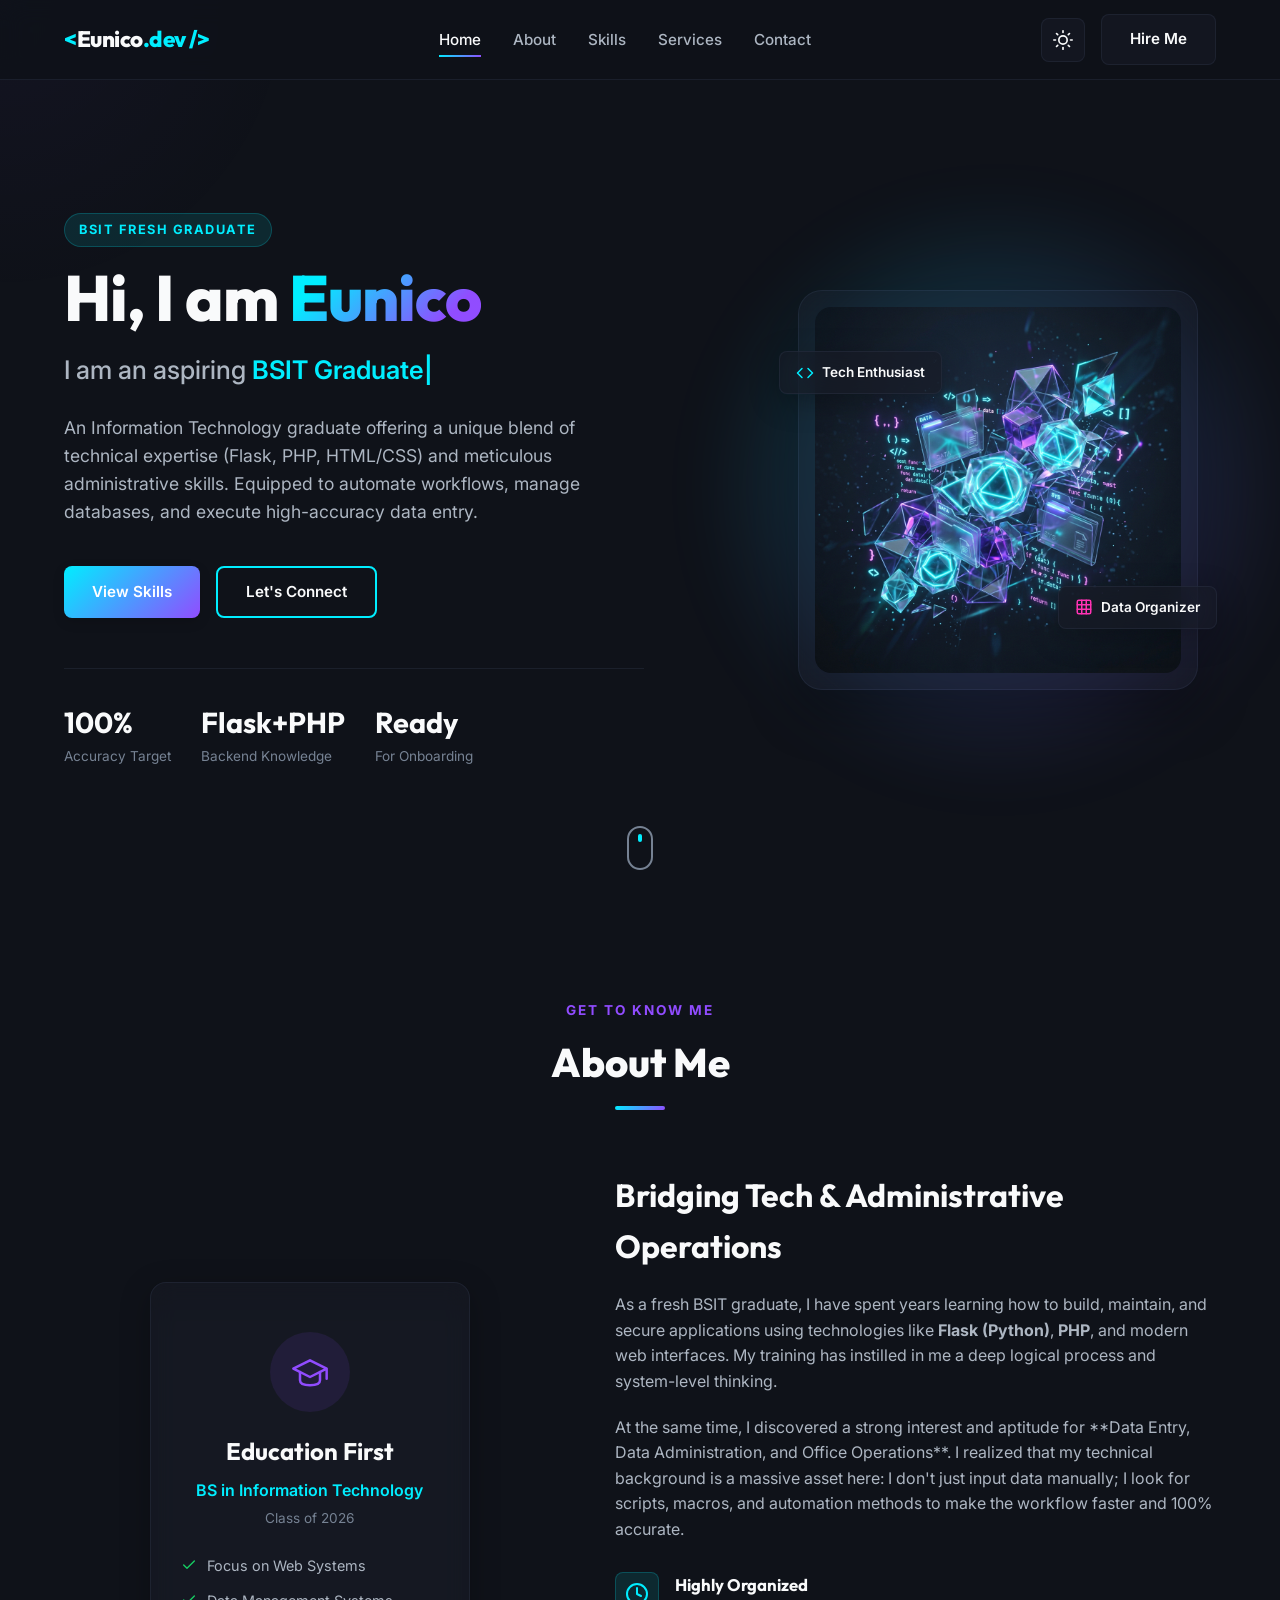
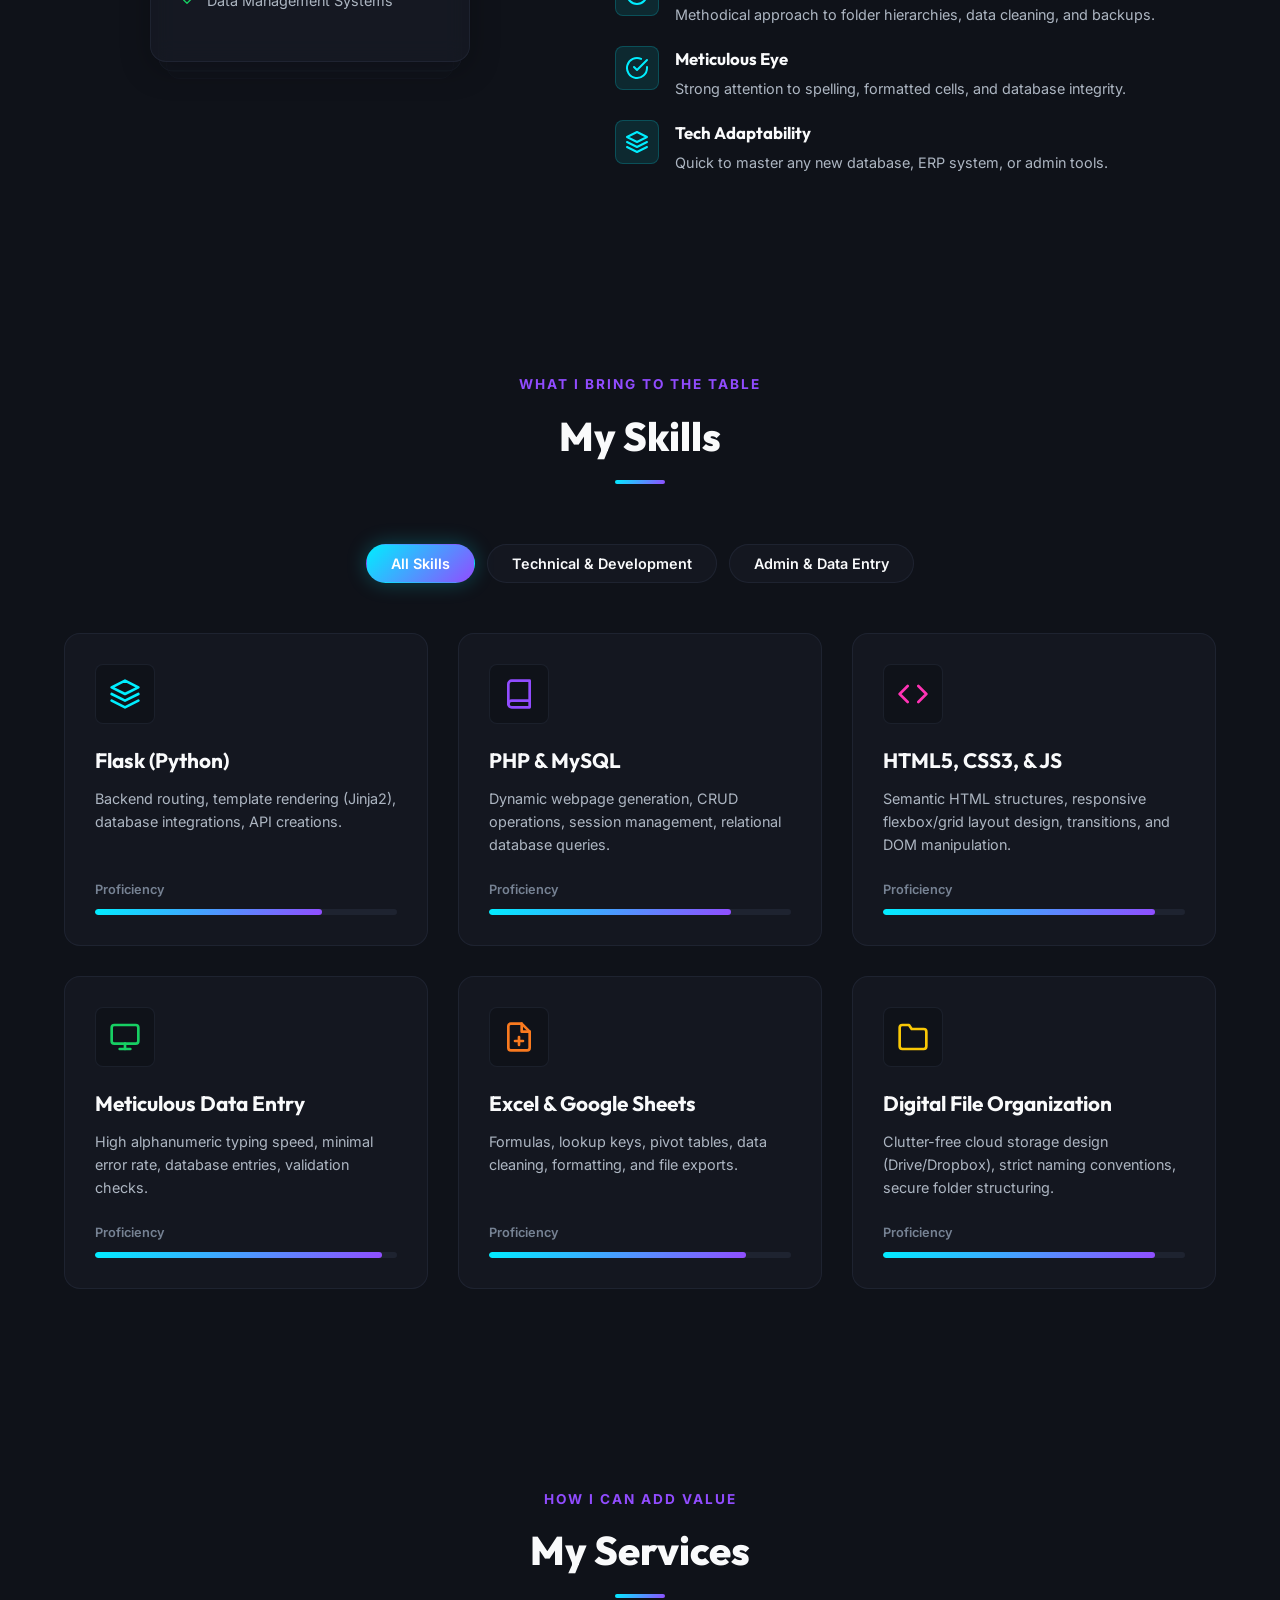
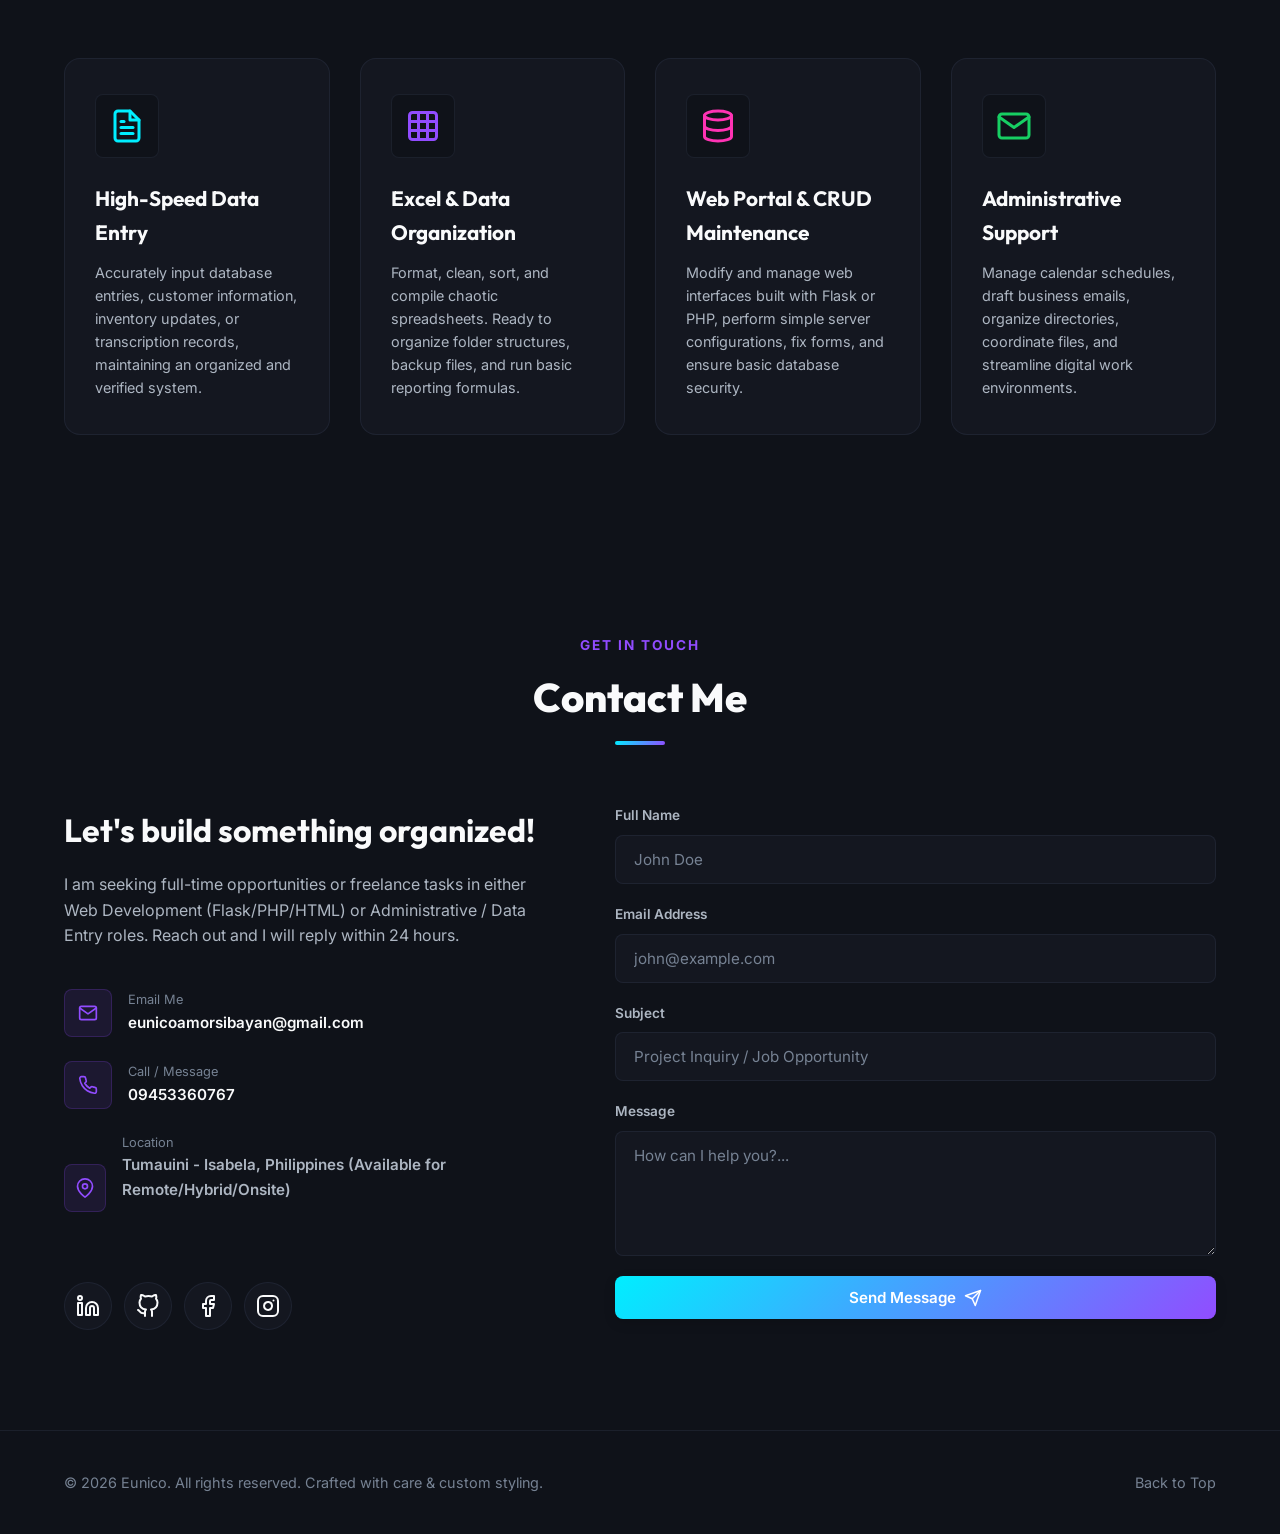
==== index.html @ 2d505211 "main" ====
<!DOCTYPE html>
<html lang="en" data-theme="dark">
<head>
    <meta charset="UTF-8">
    <meta name="viewport" content="width=device-width, initial-scale=1.0">
    <title>Eunico | BSIT Graduate & Aspiring Administrative Specialist</title>
    <meta name="description" content="Portfolio of Eunico, a BSIT graduate with skills in Flask, PHP, HTML/CSS, and specializing in data entry, database management, and administrative support services.">
    <!-- Google Fonts -->
    <link rel="preconnect" href="https://fonts.googleapis.com">
    <link rel="preconnect" href="https://fonts.gstatic.com" crossorigin>
    <link href="https://fonts.googleapis.com/css2?family=Inter:wght@300;400;500;600;700&family=Outfit:wght@400;500;600;700;800&display=swap" rel="stylesheet">
    <link rel="stylesheet" href="style.css">
</head>
<body>
    <!-- Custom Cursor Glow effect (only visible on desktop) -->
    <div class="cursor-glow" id="cursor-glow"></div>

    <!-- Header / Navbar -->
    <header class="main-header">
        <div class="container navbar-container">
            <a href="#" class="logo">
                <span class="logo-accent">&lt;</span>Eunico<span class="logo-accent">.dev /&gt;</span>
            </a>
            
            <!-- Mobile Nav Toggle -->
            <button class="nav-toggle" id="nav-toggle" aria-label="toggle navigation">
                <span class="hamburger"></span>
            </button>

            <nav class="nav-menu" id="nav-menu">
                <ul class="nav-list">
                    <li><a href="#home" class="nav-link active">Home</a></li>
                    <li><a href="#about" class="nav-link">About</a></li>
                    <li><a href="#skills" class="nav-link">Skills</a></li>
                    <!-- <li><a href="#projects" class="nav-link">Projects</a></li> -->
                    <li><a href="#services" class="nav-link">Services</a></li>
                    <li><a href="#contact" class="nav-link">Contact</a></li>
                </ul>
            </nav>

            <div class="header-actions">
                <button id="theme-toggle" class="theme-btn" aria-label="Toggle light/dark theme">
                    <!-- Sun Icon (Dark Mode active, click for Light) -->
                    <svg class="sun-icon" xmlns="http://www.w3.org/2000/svg" viewBox="0 0 24 24" fill="none" stroke="currentColor" stroke-width="2" stroke-linecap="round" stroke-linejoin="round">
                        <circle cx="12" cy="12" r="5"></circle>
                        <line x1="12" y1="1" x2="12" y2="3"></line>
                        <line x1="12" y1="21" x2="12" y2="23"></line>
                        <line x1="4.22" y1="4.22" x2="5.64" y2="5.64"></line>
                        <line x1="18.36" y1="18.36" x2="19.78" y2="19.78"></line>
                        <line x1="1" y1="12" x2="3" y2="12"></line>
                        <line x1="21" y1="12" x2="23" y2="12"></line>
                        <line x1="4.22" y1="19.78" x2="5.64" y2="18.36"></line>
                        <line x1="18.36" y1="5.64" x2="19.78" y2="4.22"></line>
                    </svg>
                    <!-- Moon Icon (Light Mode active, click for Dark) -->
                    <svg class="moon-icon" xmlns="http://www.w3.org/2000/svg" viewBox="0 0 24 24" fill="none" stroke="currentColor" stroke-width="2" stroke-linecap="round" stroke-linejoin="round">
                        <path d="M21 12.79A9 9 0 1 1 11.21 3 7 7 0 0 0 21 12.79z"></path>
                    </svg>
                </button>
                <a href="#contact" class="btn btn-secondary nav-cta-btn">Hire Me</a>
            </div>
        </div>
    </header>

    <!-- Main Content Area -->
    <main>
        <!-- Home / Hero Section -->
        <section id="home" class="hero-section">
            <div class="container hero-grid">
                <div class="hero-text-content">
                    <div class="badge">BSIT Fresh Graduate</div>
                    <h1 class="hero-title">
                        Hi, I am <span class="highlight">Eunico</span>
                    </h1>
                    <div class="typing-container">
                        I am an aspiring <span id="typing-text" class="typed-cursor"></span>
                    </div>
                    <p class="hero-description">
                        An Information Technology graduate offering a unique blend of technical expertise (Flask, PHP, HTML/CSS) and meticulous administrative skills. Equipped to automate workflows, manage databases, and execute high-accuracy data entry.
                    </p>
                    <div class="hero-cta-group">
                        <a href="#skills" class="btn btn-primary">View Skills</a>
                        <a href="#contact" class="btn btn-outline">Let's Connect</a>
                    </div>
                    <!-- Quick stats / highlights -->
                    <div class="hero-metrics">
                        <div class="metric-card">
                            <span class="metric-num">100%</span>
                            <span class="metric-label">Accuracy Target</span>
                        </div>
                        <div class="metric-card">
                            <span class="metric-num">Flask+PHP</span>
                            <span class="metric-label">Backend Knowledge</span>
                        </div>
                        <div class="metric-card">
                            <span class="metric-num">Ready</span>
                            <span class="metric-label">For Onboarding</span>
                        </div>
                    </div>
                </div>
                <div class="hero-visual-container">
                    <div class="glass-photo-card">
                        <div class="glow-bg"></div>
                        <img src="assets/hero.jpg" alt="Eunico Portfolio Abstract Tech Visual" class="hero-img">
                        <!-- Floating Glass Chips -->
                        <div class="floating-chip chip-1">
                            <svg xmlns="http://www.w3.org/2000/svg" width="18" height="18" viewBox="0 0 24 24" fill="none" stroke="currentColor" stroke-width="2" stroke-linecap="round" stroke-linejoin="round" class="accent-cyan"><polyline points="16 18 22 12 16 6"></polyline><polyline points="8 6 2 12 8 18"></polyline></svg>
                            <span>Tech Enthusiast</span>
                        </div>
                        <div class="floating-chip chip-2">
                            <svg xmlns="http://www.w3.org/2000/svg" width="18" height="18" viewBox="0 0 24 24" fill="none" stroke="currentColor" stroke-width="2" stroke-linecap="round" stroke-linejoin="round" class="accent-pink"><rect x="3" y="3" width="18" height="18" rx="2" ry="2"></rect><line x1="9" y1="3" x2="9" y2="21"></line><line x1="15" y1="3" x2="15" y2="21"></line><line x1="3" y1="9" x2="21" y2="9"></line><line x1="3" y1="15" x2="21" y2="15"></line></svg>
                            <span>Data Organizer</span>
                        </div>
                    </div>
                </div>
            </div>
            <!-- Decorative scroll indicator -->
            <div class="scroll-indicator">
                <a href="#about" aria-label="Scroll down to About section">
                    <div class="mouse">
                        <div class="wheel"></div>
                    </div>
                </a>
            </div>
        </section>

        <!-- About Me Section -->
        <section id="about" class="about-section">
            <div class="container">
                <div class="section-header">
                    <span class="subtitle">Get To Know Me</span>
                    <h2 class="section-title">About Me</h2>
                    <div class="underline"></div>
                </div>
                
                <div class="about-grid">
                    <div class="about-graphic">
                        <div class="stacked-cards">
                            <div class="card card-back"></div>
                            <div class="card card-mid"></div>
                            <div class="card card-front">
                                <div class="card-header-icon">
                                    <svg xmlns="http://www.w3.org/2000/svg" width="40" height="40" viewBox="0 0 24 24" fill="none" stroke="currentColor" stroke-width="1.5" stroke-linecap="round" stroke-linejoin="round" class="accent-purple"><path d="M22 10v6M2 10l10-5 10 5-10 5z"></path><path d="M6 12v5c0 2 2 3 6 3s6-1 6-3v-5"></path></svg>
                                </div>
                                <h3>Education First</h3>
                                <p>BS in Information Technology</p>
                                <span class="education-date">Class of 2026</span>
                                <div class="card-bullets">
                                    <div class="bullet-item">
                                        <svg xmlns="http://www.w3.org/2000/svg" width="16" height="16" viewBox="0 0 24 24" fill="none" stroke="currentColor" stroke-width="2" stroke-linecap="round" stroke-linejoin="round" class="accent-green"><polyline points="20 6 9 17 4 12"></polyline></svg>
                                        <span>Focus on Web Systems</span>
                                    </div>
                                    <div class="bullet-item">
                                        <svg xmlns="http://www.w3.org/2000/svg" width="16" height="16" viewBox="0 0 24 24" fill="none" stroke="currentColor" stroke-width="2" stroke-linecap="round" stroke-linejoin="round" class="accent-green"><polyline points="20 6 9 17 4 12"></polyline></svg>
                                        <span>Data Management Systems</span>
                                    </div>
                                </div>
                            </div>
                        </div>
                    </div>
                    <div class="about-info">
                        <h3>Bridging Tech & Administrative Operations</h3>
                        <p class="about-text">
                            As a fresh BSIT graduate, I have spent years learning how to build, maintain, and secure applications using technologies like <strong>Flask (Python)</strong>, <strong>PHP</strong>, and modern web interfaces. My training has instilled in me a deep logical process and system-level thinking.
                        </p>
                        <p class="about-text">
                            At the same time, I discovered a strong interest and aptitude for **Data Entry, Data Administration, and Office Operations**. I realized that my technical background is a massive asset here: I don't just input data manually; I look for scripts, macros, and automation methods to make the workflow faster and 100% accurate. 
                        </p>
                        
                        <div class="personal-attributes">
                            <div class="attr-box">
                                <div class="attr-icon">
                                    <svg xmlns="http://www.w3.org/2000/svg" width="24" height="24" viewBox="0 0 24 24" fill="none" stroke="currentColor" stroke-width="2" stroke-linecap="round" stroke-linejoin="round"><circle cx="12" cy="12" r="10"></circle><polyline points="12 6 12 12 16 14"></polyline></svg>
                                </div>
                                <div class="attr-text">
                                    <h4>Highly Organized</h4>
                                    <p>Methodical approach to folder hierarchies, data cleaning, and backups.</p>
                                </div>
                            </div>
                            <div class="attr-box">
                                <div class="attr-icon">
                                    <svg xmlns="http://www.w3.org/2000/svg" width="24" height="24" viewBox="0 0 24 24" fill="none" stroke="currentColor" stroke-width="2" stroke-linecap="round" stroke-linejoin="round"><path d="M22 11.08V12a10 10 0 1 1-5.93-9.14"></path><polyline points="22 4 12 14.01 9 11.01"></polyline></svg>
                                </div>
                                <div class="attr-text">
                                    <h4>Meticulous Eye</h4>
                                    <p>Strong attention to spelling, formatted cells, and database integrity.</p>
                                </div>
                            </div>
                            <div class="attr-box">
                                <div class="attr-icon">
                                    <svg xmlns="http://www.w3.org/2000/svg" width="24" height="24" viewBox="0 0 24 24" fill="none" stroke="currentColor" stroke-width="2" stroke-linecap="round" stroke-linejoin="round"><polygon points="12 2 2 7 12 12 22 7 12 2"></polygon><polyline points="2 17 12 22 22 17"></polyline><polyline points="2 12 12 17 22 12"></polyline></svg>
                                </div>
                                <div class="attr-text">
                                    <h4>Tech Adaptability</h4>
                                    <p>Quick to master any new database, ERP system, or admin tools.</p>
                                </div>
                            </div>
                        </div>
                    </div>
                </div>
            </div>
        </section>

        <!-- Skills Section -->
        <section id="skills" class="skills-section">
            <div class="container">
                <div class="section-header">
                    <span class="subtitle">What I Bring To The Table</span>
                    <h2 class="section-title">My Skills</h2>
                    <div class="underline"></div>
                </div>

                <!-- Skill Filter Toggles -->
                <div class="filter-container">
                    <button class="filter-btn active" data-filter="all">All Skills</button>
                    <button class="filter-btn" data-filter="tech">Technical & Development</button>
                    <button class="filter-btn" data-filter="admin">Admin & Data Entry</button>
                </div>

                <div class="skills-grid" id="skills-display">
                    <!-- Tech Skill: Flask -->
                    <div class="skill-card" data-category="tech">
                        <div class="skill-icon-wrapper">
                            <svg xmlns="http://www.w3.org/2000/svg" viewBox="0 0 24 24" fill="none" stroke="currentColor" stroke-width="2" stroke-linecap="round" stroke-linejoin="round" class="skill-icon accent-cyan">
                                <path d="M12 2L2 7l10 5 10-5-10-5zM2 17l10 5 10-5M2 12l10 5 10-5"></path>
                            </svg>
                        </div>
                        <h3>Flask (Python)</h3>
                        <p>Backend routing, template rendering (Jinja2), database integrations, API creations.</p>
                        <div class="skill-level">
                            <span>Proficiency</span>
                            <div class="progress-bar"><div class="progress" style="width: 75%;"></div></div>
                        </div>
                    </div>

                    <!-- Tech Skill: PHP -->
                    <div class="skill-card" data-category="tech">
                        <div class="skill-icon-wrapper">
                            <svg xmlns="http://www.w3.org/2000/svg" viewBox="0 0 24 24" fill="none" stroke="currentColor" stroke-width="2" stroke-linecap="round" stroke-linejoin="round" class="skill-icon accent-purple">
                                <path d="M4 19.5A2.5 2.5 0 0 1 6.5 17H20"></path>
                                <path d="M6.5 2H20v20H6.5A2.5 2.5 0 0 1 4 19.5v-15A2.5 2.5 0 0 1 6.5 2z"></path>
                            </svg>
                        </div>
                        <h3>PHP & MySQL</h3>
                        <p>Dynamic webpage generation, CRUD operations, session management, relational database queries.</p>
                        <div class="skill-level">
                            <span>Proficiency</span>
                            <div class="progress-bar"><div class="progress" style="width: 80%;"></div></div>
                        </div>
                    </div>

                    <!-- Tech Skill: HTML/CSS/JS -->
                    <div class="skill-card" data-category="tech">
                        <div class="skill-icon-wrapper">
                            <svg xmlns="http://www.w3.org/2000/svg" viewBox="0 0 24 24" fill="none" stroke="currentColor" stroke-width="2" stroke-linecap="round" stroke-linejoin="round" class="skill-icon accent-pink">
                                <polyline points="16 18 22 12 16 6"></polyline>
                                <polyline points="8 6 2 12 8 18"></polyline>
                            </svg>
                        </div>
                        <h3>HTML5, CSS3, & JS</h3>
                        <p>Semantic HTML structures, responsive flexbox/grid layout design, transitions, and DOM manipulation.</p>
                        <div class="skill-level">
                            <span>Proficiency</span>
                            <div class="progress-bar"><div class="progress" style="width: 90%;"></div></div>
                        </div>
                    </div>

                    <!-- Admin Skill: Data Entry -->
                    <div class="skill-card" data-category="admin">
                        <div class="skill-icon-wrapper">
                            <svg xmlns="http://www.w3.org/2000/svg" viewBox="0 0 24 24" fill="none" stroke="currentColor" stroke-width="2" stroke-linecap="round" stroke-linejoin="round" class="skill-icon accent-green">
                                <rect x="2" y="3" width="20" height="14" rx="2" ry="2"></rect>
                                <line x1="8" y1="21" x2="16" y2="21"></line>
                                <line x1="12" y1="17" x2="12" y2="21"></line>
                            </svg>
                        </div>
                        <h3>Meticulous Data Entry</h3>
                        <p>High alphanumeric typing speed, minimal error rate, database entries, validation checks.</p>
                        <div class="skill-level">
                            <span>Proficiency</span>
                            <div class="progress-bar"><div class="progress" style="width: 95%;"></div></div>
                        </div>
                    </div>

                    <!-- Admin Skill: Spreadsheet Mastery -->
                    <div class="skill-card" data-category="admin">
                        <div class="skill-icon-wrapper">
                            <svg xmlns="http://www.w3.org/2000/svg" viewBox="0 0 24 24" fill="none" stroke="currentColor" stroke-width="2" stroke-linecap="round" stroke-linejoin="round" class="skill-icon accent-orange">
                                <path d="M14 2H6a2 2 0 0 0-2 2v16a2 2 0 0 0 2 2h12a2 2 0 0 0 2-2V8z"></path>
                                <polyline points="14 2 14 8 20 8"></polyline>
                                <line x1="9" y1="15" x2="15" y2="15"></line>
                                <line x1="12" y1="12" x2="12" y2="18"></line>
                            </svg>
                        </div>
                        <h3>Excel & Google Sheets</h3>
                        <p>Formulas, lookup keys, pivot tables, data cleaning, formatting, and file exports.</p>
                        <div class="skill-level">
                            <span>Proficiency</span>
                            <div class="progress-bar"><div class="progress" style="width: 85%;"></div></div>
                        </div>
                    </div>

                    <!-- Admin Skill: Document/File Management -->
                    <div class="skill-card" data-category="admin">
                        <div class="skill-icon-wrapper">
                            <svg xmlns="http://www.w3.org/2000/svg" viewBox="0 0 24 24" fill="none" stroke="currentColor" stroke-width="2" stroke-linecap="round" stroke-linejoin="round" class="skill-icon accent-yellow">
                                <path d="M22 19a2 2 0 0 1-2 2H4a2 2 0 0 1-2-2V5a2 2 0 0 1 2-2h5l2 3h9a2 2 0 0 1 2 2z"></path>
                            </svg>
                        </div>
                        <h3>Digital File Organization</h3>
                        <p>Clutter-free cloud storage design (Drive/Dropbox), strict naming conventions, secure folder structuring.</p>
                        <div class="skill-level">
                            <span>Proficiency</span>
                            <div class="progress-bar"><div class="progress" style="width: 90%;"></div></div>
                        </div>
                    </div>
                </div>
            </div>
        </section>

        <!--
        <section id="projects" class="projects-section">
            <div class="container">
                <div class="section-header">
                    <span class="subtitle">Proof Of Concept</span>
                    <h2 class="section-title">My Projects</h2>
                    <div class="underline"></div>
                </div>

                <div class="filter-container">
                    <button class="project-filter-btn active" data-filter="all">All Projects</button>
                    <button class="project-filter-btn" data-filter="dev">Web Apps</button>
                    <button class="project-filter-btn" data-filter="admin">Data & Automation</button>
                </div>

                <div class="projects-grid">
                    [Project 1: Flask App]
                    <div class="project-card" data-category="dev">
                        <div class="project-img-wrapper">
                            <img src="assets/flask_project.jpg" alt="Flask Inventory Management System Mockup" class="project-img">
                            <div class="project-overlay">
                                <div class="project-links">
                                    <a href="#" class="project-link-icon" aria-label="Github link (Demo Only)">
                                        <svg xmlns="http://www.w3.org/2000/svg" width="20" height="20" viewBox="0 0 24 24" fill="none" stroke="currentColor" stroke-width="2" stroke-linecap="round" stroke-linejoin="round"><path d="M9 19c-5 1.5-5-2.5-7-3m14 6v-3.87a3.37 3.37 0 0 0-.94-2.61c3.14-.35 6.44-1.54 6.44-7A5.44 5.44 0 0 0 20 4.77 5.07 5.07 0 0 0 19.91 1S18.73.65 16 2.48a13.38 13.38 0 0 0-7 0C6.27.65 5.09 1 5.09 1A5.07 5.07 0 0 0 5 4.77a5.44 5.44 0 0 0-1.5 3.78c0 5.42 3.3 6.61 6.44 7A3.37 3.37 0 0 0 9 18.13V22"></path></svg>
                                    </a>
                                </div>
                            </div>
                        </div>
                        <div class="project-content">
                            <div class="project-tags">
                                <span class="tag">Flask</span>
                                <span class="tag">SQLite</span>
                                <span class="tag">Bootstrap</span>
                            </div>
                            <h3>Flask StockRoom Manager</h3>
                            <p>A web-based database system for tracking and reporting warehouse stocks. Designed to avoid redundant entries, output accurate item quantities, and export data in clean formats.</p>
                        </div>
                    </div>

                    [Project 2: PHP App]
                    <div class="project-card" data-category="dev">
                        <div class="project-img-wrapper">
                            <img src="assets/php_project.jpg" alt="PHP CRUD Employee Portal Mockup" class="project-img">
                            <div class="project-overlay">
                                <div class="project-links">
                                    <a href="#" class="project-link-icon" aria-label="Github link (Demo Only)">
                                        <svg xmlns="http://www.w3.org/2000/svg" width="20" height="20" viewBox="0 0 24 24" fill="none" stroke="currentColor" stroke-width="2" stroke-linecap="round" stroke-linejoin="round"><path d="M9 19c-5 1.5-5-2.5-7-3m14 6v-3.87a3.37 3.37 0 0 0-.94-2.61c3.14-.35 6.44-1.54 6.44-7A5.44 5.44 0 0 0 20 4.77 5.07 5.07 0 0 0 19.91 1S18.73.65 16 2.48a13.38 13.38 0 0 0-7 0C6.27.65 5.09 1 5.09 1A5.07 5.07 0 0 0 5 4.77a5.44 5.44 0 0 0-1.5 3.78c0 5.42 3.3 6.61 6.44 7A3.37 3.37 0 0 0 9 18.13V22"></path></svg>
                                    </a>
                                </div>
                            </div>
                        </div>
                        <div class="project-content">
                            <div class="project-tags">
                                <span class="tag">PHP</span>
                                <span class="tag">MySQL</span>
                                <span class="tag">CSS Grid</span>
                            </div>
                            <h3>StaffRegistry CRUD System</h3>
                            <p>An administrative employee directory. Users can search logs, filter by departments, insert new profiles, and securely update payroll variables, keeping data synchronized and clear.</p>
                        </div>
                    </div>

                    [Project 3: Data Entry Automation]
                    <div class="project-card" data-category="admin">
                        <div class="project-img-wrapper">
                            <img src="assets/admin_project.jpg" alt="Data Entry and Sheet Automation UI Mockup" class="project-img">
                            <div class="project-overlay">
                                <div class="project-links">
                                    <a href="#" class="project-link-icon" aria-label="Demo Link (Demo Only)">
                                        <svg xmlns="http://www.w3.org/2000/svg" width="20" height="20" viewBox="0 0 24 24" fill="none" stroke="currentColor" stroke-width="2" stroke-linecap="round" stroke-linejoin="round"><path d="M18 13v6a2 2 0 0 1-2 2H5a2 2 0 0 1-2-2V8a2 2 0 0 1 2-2h6"></path><polyline points="15 3 21 3 21 9"></polyline><line x1="10" y1="14" x2="21" y2="3"></line></svg>
                                    </a>
                                </div>
                            </div>
                        </div>
                        <div class="project-content">
                            <div class="project-tags">
                                <span class="tag">Python</span>
                                <span class="tag">Pandas</span>
                                <span class="tag">Excel Auto</span>
                            </div>
                            <h3>Spreadsheet Automation & Cleaner</h3>
                            <p>A personal tool created to clean chaotic data files. Auto-identifies duplicate rows, formats text fields, standardizes phone/zip formats, and merges records in seconds instead of hours.</p>
                        </div>
                    </div>
                </div>
            </div>
        </section>
        -->

        <!-- Services Section -->
        <section id="services" class="services-section">
            <div class="container">
                <div class="section-header">
                    <span class="subtitle">How I Can Add Value</span>
                    <h2 class="section-title">My Services</h2>
                    <div class="underline"></div>
                </div>

                <div class="services-grid">
                    <!-- Service 1 -->
                    <div class="service-card">
                        <div class="service-icon">
                            <svg xmlns="http://www.w3.org/2000/svg" width="36" height="36" viewBox="0 0 24 24" fill="none" stroke="currentColor" stroke-width="2" stroke-linecap="round" stroke-linejoin="round" class="accent-cyan"><path d="M14 2H6a2 2 0 0 0-2 2v16a2 2 0 0 0 2 2h12a2 2 0 0 0 2-2V8z"></path><polyline points="14 2 14 8 20 8"></polyline><line x1="16" y1="13" x2="8" y2="13"></line><line x1="16" y1="17" x2="8" y2="17"></line><polyline points="10 9 9 9 8 9"></polyline></svg>
                        </div>
                        <h3>High-Speed Data Entry</h3>
                        <p>Accurately input database entries, customer information, inventory updates, or transcription records, maintaining an organized and verified system.</p>
                    </div>

                    <!-- Service 2 -->
                    <div class="service-card">
                        <div class="service-icon">
                            <svg xmlns="http://www.w3.org/2000/svg" width="36" height="36" viewBox="0 0 24 24" fill="none" stroke="currentColor" stroke-width="2" stroke-linecap="round" stroke-linejoin="round" class="accent-purple"><rect x="3" y="3" width="18" height="18" rx="2" ry="2"></rect><line x1="9" y1="3" x2="9" y2="21"></line><line x1="15" y1="3" x2="15" y2="21"></line><line x1="3" y1="9" x2="21" y2="9"></line><line x1="3" y1="15" x2="21" y2="15"></line></svg>
                        </div>
                        <h3>Excel & Data Organization</h3>
                        <p>Format, clean, sort, and compile chaotic spreadsheets. Ready to organize folder structures, backup files, and run basic reporting formulas.</p>
                    </div>

                    <!-- Service 3 -->
                    <div class="service-card">
                        <div class="service-icon">
                            <svg xmlns="http://www.w3.org/2000/svg" width="36" height="36" viewBox="0 0 24 24" fill="none" stroke="currentColor" stroke-width="2" stroke-linecap="round" stroke-linejoin="round" class="accent-pink"><ellipse cx="12" cy="5" rx="9" ry="3"></ellipse><path d="M3 5v14c0 1.66 4 3 9 3s9-1.34 9-3V5"></path><path d="M3 12c0 1.66 4 3 9 3s9-1.34 9-3"></path></svg>
                        </div>
                        <h3>Web Portal & CRUD Maintenance</h3>
                        <p>Modify and manage web interfaces built with Flask or PHP, perform simple server configurations, fix forms, and ensure basic database security.</p>
                    </div>

                    <!-- Service 4 -->
                    <div class="service-card">
                        <div class="service-icon">
                            <svg xmlns="http://www.w3.org/2000/svg" width="36" height="36" viewBox="0 0 24 24" fill="none" stroke="currentColor" stroke-width="2" stroke-linecap="round" stroke-linejoin="round" class="accent-green"><path d="M4 4h16c1.1 0 2 .9 2 2v12c0 1.1-.9 2-2 2H4c-1.1 0-2-.9-2-2V6c0-1.1.9-2 2-2z"></path><polyline points="22,6 12,13 2,6"></polyline></svg>
                        </div>
                        <h3>Administrative Support</h3>
                        <p>Manage calendar schedules, draft business emails, organize directories, coordinate files, and streamline digital work environments.</p>
                    </div>
                </div>
            </div>
        </section>

        <!-- Contact Section -->
        <section id="contact" class="contact-section">
            <div class="container">
                <div class="section-header">
                    <span class="subtitle">Get In Touch</span>
                    <h2 class="section-title">Contact Me</h2>
                    <div class="underline"></div>
                </div>

                <div class="contact-grid">
                    <div class="contact-info-panel">
                        <h3>Let's build something organized!</h3>
                        <p>I am seeking full-time opportunities or freelance tasks in either Web Development (Flask/PHP/HTML) or Administrative / Data Entry roles. Reach out and I will reply within 24 hours.</p>
                        
                        <div class="contact-details">
                            <div class="contact-item">
                                <div class="item-icon">
                                    <svg xmlns="http://www.w3.org/2000/svg" width="20" height="20" viewBox="0 0 24 24" fill="none" stroke="currentColor" stroke-width="2" stroke-linecap="round" stroke-linejoin="round"><path d="M4 4h16c1.1 0 2 .9 2 2v12c0 1.1-.9 2-2 2H4c-1.1 0-2-.9-2-2V6c0-1.1.9-2 2-2z"></path><polyline points="22,6 12,13 2,6"></polyline></svg>
                                </div>
                                <div class="item-text">
                                    <span>Email Me</span>
                                    <a href="mailto:eunicoamorsibayan@gmail.com">eunicoamorsibayan@gmail.com</a>
                                </div>
                            </div>
                            <div class="contact-item">
                                <div class="item-icon">
                                    <svg xmlns="http://www.w3.org/2000/svg" width="20" height="20" viewBox="0 0 24 24" fill="none" stroke="currentColor" stroke-width="2" stroke-linecap="round" stroke-linejoin="round"><path d="M22 16.92v3a2 2 0 0 1-2.18 2 19.79 19.79 0 0 1-8.63-3.07 19.5 19.5 0 0 1-6-6 19.79 19.79 0 0 1-3.07-8.67A2 2 0 0 1 4.11 2h3a2 2 0 0 1 2 1.72 12.84 12.84 0 0 0 .7 2.81 2 2 0 0 1-.45 2.11L8.09 9.91a16 16 0 0 0 6 6l1.27-1.27a2 2 0 0 1 2.11-.45 12.84 12.84 0 0 0 2.81.7A2 2 0 0 1 22 16.92z"></path></svg>
                                </div>
                                <div class="item-text">
                                    <span>Call / Message</span>
                                    <a href="tel:+09453360767">09453360767</a>
                                </div>
                            </div>
                            <div class="contact-item">
                                <div class="item-icon">
                                    <svg xmlns="http://www.w3.org/2000/svg" width="20" height="20" viewBox="0 0 24 24" fill="none" stroke="currentColor" stroke-width="2" stroke-linecap="round" stroke-linejoin="round"><path d="M21 10c0 7-9 13-9 13s-9-6-9-13a9 9 0 0 1 18 0z"></path><circle cx="12" cy="10" r="3"></circle></svg>
                                </div>
                                <div class="item-text">
                                    <span>Location</span>
                                    <p>Tumauini - Isabela, Philippines (Available for Remote/Hybrid/Onsite)</p>
                                </div>
                            </div>
                        </div>

                        <!-- Social Icons -->
                        <div class="social-links">
                            <a href="https://www.linkedin.com/in/eunico-amor-sibayan-8a3625411 " aria-label="LinkedIn Profile">
                                <svg xmlns="http://www.w3.org/2000/svg" width="24" height="24" viewBox="0 0 24 24" fill="none" stroke="currentColor" stroke-width="2" stroke-linecap="round" stroke-linejoin="round"><path d="M16 8a6 6 0 0 1 6 6v7h-4v-7a2 2 0 0 0-2-2 2 2 0 0 0-2 2v7h-4v-7a6 6 0 0 1 6-6z"></path><circle cx="4" cy="4" r="2"></circle><rect x="2" y="9" width="4" height="12"></rect></svg>
                            </a>
                            <a href="https://github.com/EunicoAmor" aria-label="GitHub Profile">
                                <svg xmlns="http://www.w3.org/2000/svg" width="24" height="24" viewBox="0 0 24 24" fill="none" stroke="currentColor" stroke-width="2" stroke-linecap="round" stroke-linejoin="round"><path d="M9 19c-5 1.5-5-2.5-7-3m14 6v-3.87a3.37 3.37 0 0 0-.94-2.61c3.14-.35 6.44-1.54 6.44-7A5.44 5.44 0 0 0 20 4.77 5.07 5.07 0 0 0 19.91 1S18.73.65 16 2.48a13.38 13.38 0 0 0-7 0C6.27.65 5.09 1 5.09 1A5.07 5.07 0 0 0 5 4.77a5.44 5.44 0 0 0-1.5 3.78c0 5.42 3.3 6.61 6.44 7A3.37 3.37 0 0 0 9 18.13V22"></path></svg>
                            </a>
                            <a href="https://www.facebook.com/eunico.amor12/" aria-label="Facebook Profile">
                                <svg xmlns="http://www.w3.org/2000/svg" width="24" height="24" viewBox="0 0 24 24" fill="none" stroke="currentColor" stroke-width="2" stroke-linecap="round" stroke-linejoin="round"><path d="M18 2h-3a5 5 0 0 0-5 5v3H7v4h3v8h4v-8h3l1-4h-4V7a1 1 0 0 1 1-1h3z"></path></svg>
                            </a>
                            <a href="https://www.instagram.com/eunico_amor/" aria-label="Instagram Profile">
                                <svg xmlns="http://www.w3.org/2000/svg" width="24" height="24" viewBox="0 0 24 24" fill="none" stroke="currentColor" stroke-width="2" stroke-linecap="round" stroke-linejoin="round"><rect x="2" y="2" width="20" height="20" rx="5" ry="5"></rect><path d="M16 11.37A4 4 0 1 1 12.63 8 4 4 0 0 1 16 11.37z"></path><line x1="17.5" y1="6.5" x2="17.51" y2="6.5"></line></svg>
                            </a>
                        </div>
                    </div>

                    <div class="contact-form-panel">
                        <form id="portfolio-contact-form" class="contact-form" action="https://formsubmit.co/ajax/eunicoamorsibayan@gmail.com" method="POST">
                            <!-- FormSubmit Configurations -->
                            <input type="hidden" name="_captcha" value="false">
                            <input type="hidden" name="_template" value="table">
                            <input type="hidden" name="_next" value=""> <!-- Kept empty as script.js handles popup dynamically -->
                            <div class="form-group">
                                <label for="form-name">Full Name</label>
                                <input type="text" id="form-name" name="name" placeholder="John Doe" required>
                            </div>
                            <div class="form-group">
                                <label for="form-email">Email Address</label>
                                <input type="email" id="form-email" name="email" placeholder="john@example.com" required>
                            </div>
                            <div class="form-group">
                                <label for="form-subject">Subject</label>
                                <input type="text" id="form-subject" name="subject" placeholder="Project Inquiry / Job Opportunity" required>
                            </div>
                            <div class="form-group">
                                <label for="form-message">Message</label>
                                <textarea id="form-message" name="message" rows="5" placeholder="How can I help you?..." required></textarea>
                            </div>
                            <button type="submit" class="btn btn-primary btn-block">
                                <span>Send Message</span>
                                <svg xmlns="http://www.w3.org/2000/svg" width="18" height="18" viewBox="0 0 24 24" fill="none" stroke="currentColor" stroke-width="2" stroke-linecap="round" stroke-linejoin="round"><line x1="22" y1="2" x2="11" y2="13"></line><polygon points="22 2 15 22 11 13 2 9 22 2"></polygon></svg>
                            </button>
                        </form>
                        <!-- Form Success Popup Alert -->
                        <div id="form-feedback" class="form-feedback hidden">
                            <div class="feedback-icon">
                                <svg xmlns="http://www.w3.org/2000/svg" width="24" height="24" viewBox="0 0 24 24" fill="none" stroke="currentColor" stroke-width="2" stroke-linecap="round" stroke-linejoin="round" class="accent-green"><path d="M22 11.08V12a10 10 0 1 1-5.93-9.14"></path><polyline points="22 4 12 14.01 9 11.01"></polyline></svg>
                            </div>
                            <div class="feedback-text">
                                <h4>Message Sent Successfully!</h4>
                                <p>Thank you for reaching out. I'll get back to you shortly.</p>
                            </div>
                            <button id="feedback-close" class="feedback-close-btn" aria-label="Close message feedback">×</button>
                        </div>
                    </div>
                </div>
            </div>
        </section>
    </main>

    <!-- Footer -->
    <footer class="main-footer">
        <div class="container footer-content">
            <p>&copy; 2026 Eunico. All rights reserved. Crafted with care & custom styling.</p>
            <div class="footer-bottom-links">
                <a href="#home">Back to Top</a>
            </div>
        </div>
    </footer>

    <!-- Scripts -->
    <script src="script.js"></script>
</body>
</html>
---- style.css ----
/* ==========================================================================
   Eunico Portfolio - Premium CSS Design System
   ========================================================================== */

/* 1. Theme Configuration & Custom Variables */
:root {
    /* Color Palette - Dark Mode (Default) */
    --bg-main: hsl(225, 25%, 8%);
    --bg-header: hsla(225, 25%, 8%, 0.85);
    --bg-card: hsla(225, 25%, 12%, 0.65);
    --bg-card-hover: hsla(225, 25%, 15%, 0.85);
    --border-color: hsla(225, 20%, 25%, 0.35);
    --border-hover: hsla(184, 100%, 50%, 0.35);
    
    --text-primary: hsl(210, 20%, 98%);
    --text-secondary: hsl(215, 15%, 72%);
    --text-muted: hsl(215, 12%, 52%);
    
    /* Brand Colors & Gradients */
    --primary: hsl(184, 100%, 50%);         /* Neon Cyan */
    --secondary: hsl(263, 100%, 65%);       /* Bright Purple */
    --accent: hsl(322, 100%, 60%);          /* Magenta / Pink */
    
    --grad-primary: linear-gradient(135deg, var(--primary) 0%, var(--secondary) 100%);
    --grad-text: linear-gradient(135deg, var(--primary) 20%, var(--secondary) 80%);
    --grad-glow: radial-gradient(circle, hsla(184, 100%, 50%, 0.15) 0%, transparent 60%);
    
    /* Functional Tokens */
    --shadow-sm: 0 4px 12px rgba(0, 0, 0, 0.15);
    --shadow-md: 0 8px 30px rgba(0, 0, 0, 0.25);
    --shadow-lg: 0 20px 50px rgba(0, 0, 0, 0.4);
    --shadow-glow: 0 0 20px hsla(184, 100%, 50%, 0.25);
    --glass-blur: blur(12px);
    
    /* Layout */
    --nav-height: 80px;
    --border-radius-sm: 8px;
    --border-radius-md: 16px;
    --border-radius-lg: 24px;
    
    /* Fonts */
    --font-heading: 'Outfit', sans-serif;
    --font-body: 'Inter', sans-serif;
    
    /* Transition */
    --transition-fast: 0.2s cubic-bezier(0.4, 0, 0.2, 1);
    --transition-smooth: 0.4s cubic-bezier(0.4, 0, 0.2, 1);
    --transition-bounce: 0.5s cubic-bezier(0.175, 0.885, 0.32, 1.275);
}

/* Light Theme Variables */
[data-theme="light"] {
    --bg-main: hsl(210, 30%, 96%);
    --bg-header: hsla(210, 30%, 96%, 0.85);
    --bg-card: hsla(0, 0%, 100%, 0.7);
    --bg-card-hover: hsla(0, 0%, 100%, 0.9);
    --border-color: hsla(210, 20%, 80%, 0.4);
    --border-hover: hsla(263, 100%, 65%, 0.4);
    
    --text-primary: hsl(225, 25%, 12%);
    --text-secondary: hsl(225, 15%, 35%);
    --text-muted: hsl(225, 10%, 55%);
    
    /* Accent overrides for light readability if needed */
    --primary: hsl(195, 100%, 42%);         /* Deepened Cyan */
    --secondary: hsl(263, 85%, 55%);        /* Deepened Purple */
    
    --grad-primary: linear-gradient(135deg, var(--primary) 0%, var(--secondary) 100%);
    --grad-text: linear-gradient(135deg, var(--primary) 20%, var(--secondary) 80%);
    --grad-glow: radial-gradient(circle, hsla(263, 100%, 65%, 0.08) 0%, transparent 60%);
    
    --shadow-sm: 0 4px 12px rgba(100, 110, 140, 0.08);
    --shadow-md: 0 8px 30px rgba(100, 110, 140, 0.12);
    --shadow-lg: 0 20px 50px rgba(100, 110, 140, 0.18);
    --shadow-glow: 0 0 20px hsla(263, 100%, 65%, 0.15);
}

/* 2. Global Reset & Base Setup */
*, *::before, *::after {
    box-sizing: border-box;
    margin: 0;
    padding: 0;
}

html {
    scroll-behavior: smooth;
    scroll-padding-top: var(--nav-height);
}

body {
    background-color: var(--bg-main);
    color: var(--text-primary);
    font-family: var(--font-body);
    line-height: 1.6;
    overflow-x: hidden;
    transition: background-color var(--transition-smooth), color var(--transition-smooth);
}

/* Custom Scrollbar */
::-webkit-scrollbar {
    width: 10px;
}
::-webkit-scrollbar-track {
    background: var(--bg-main);
}
::-webkit-scrollbar-thumb {
    background: var(--border-color);
    border-radius: 5px;
}
::-webkit-scrollbar-thumb:hover {
    background: var(--text-muted);
}

img {
    max-width: 100%;
    height: auto;
    display: block;
}

a {
    color: inherit;
    text-decoration: none;
    transition: color var(--transition-fast);
}

button, input, textarea {
    font-family: inherit;
    color: inherit;
    background: none;
    border: none;
    outline: none;
}

ul {
    list-style: none;
}

/* 3. Common Utility Classes */
.container {
    width: 100%;
    max-width: 1200px;
    margin: 0 auto;
    padding: 0 24px;
}

/* Buttons */
.btn {
    display: inline-flex;
    align-items: center;
    justify-content: center;
    gap: 8px;
    padding: 12px 28px;
    font-size: 0.95rem;
    font-weight: 600;
    border-radius: var(--border-radius-sm);
    cursor: pointer;
    transition: transform var(--transition-fast), box-shadow var(--transition-fast), background var(--transition-fast), border-color var(--transition-fast);
}

.btn:active {
    transform: scale(0.97);
}

.btn-primary {
    background: var(--grad-primary);
    color: white;
    box-shadow: var(--shadow-sm);
}

.btn-primary:hover {
    box-shadow: var(--shadow-glow);
}

.btn-secondary {
    background: var(--bg-card);
    border: 1px solid var(--border-color);
    color: var(--text-primary);
}

.btn-secondary:hover {
    background: var(--bg-card-hover);
    border-color: var(--primary);
}

.btn-outline {
    border: 2px solid var(--primary);
    color: var(--text-primary);
}

.btn-outline:hover {
    background: hsla(184, 100%, 50%, 0.1);
    box-shadow: var(--shadow-glow);
}

.btn-block {
    display: flex;
    width: 100%;
}

/* Badge & Headers */
.badge {
    display: inline-block;
    padding: 6px 14px;
    font-size: 0.8rem;
    font-weight: 700;
    text-transform: uppercase;
    letter-spacing: 1.5px;
    color: var(--primary);
    background: hsla(184, 100%, 50%, 0.1);
    border: 1px solid hsla(184, 100%, 50%, 0.2);
    border-radius: 50px;
    margin-bottom: 16px;
    width: fit-content;
}

.section-header {
    text-align: center;
    margin-bottom: 60px;
}

.section-header .subtitle {
    font-size: 0.85rem;
    font-weight: 700;
    letter-spacing: 2px;
    text-transform: uppercase;
    color: var(--secondary);
    display: block;
    margin-bottom: 8px;
}

.section-header .section-title {
    font-family: var(--font-heading);
    font-size: 2.5rem;
    font-weight: 800;
    color: var(--text-primary);
}

.section-header .underline {
    width: 50px;
    height: 4px;
    background: var(--grad-primary);
    margin: 12px auto 0;
    border-radius: 2px;
}

/* SVG Accent Colors */
.accent-cyan { stroke: var(--primary); }
.accent-purple { stroke: var(--secondary); }
.accent-pink { stroke: var(--accent); }
.accent-green { stroke: hsl(145, 80%, 45%); }
.accent-orange { stroke: hsl(25, 95%, 55%); }
.accent-yellow { stroke: hsl(48, 95%, 50%); }

/* 4. Cursor Glow (Desktop interaction) */
.cursor-glow {
    position: fixed;
    top: 0;
    left: 0;
    width: 600px;
    height: 600px;
    background: radial-gradient(circle, hsla(263, 100%, 65%, 0.04) 0%, transparent 70%);
    border-radius: 50%;
    pointer-events: none;
    transform: translate(-50%, -50%);
    z-index: 1;
    display: none; /* Enabled via JS on mouse move */
}

/* 5. Header & Navigation */
.main-header {
    position: fixed;
    top: 0;
    left: 0;
    width: 100%;
    height: var(--nav-height);
    background-color: var(--bg-header);
    backdrop-filter: var(--glass-blur);
    border-bottom: 1px solid var(--border-color);
    z-index: 100;
    display: flex;
    align-items: center;
    transition: background-color var(--transition-smooth), border-color var(--transition-smooth);
}

.navbar-container {
    display: flex;
    align-items: center;
    justify-content: space-between;
}

.logo {
    font-family: var(--font-heading);
    font-size: 1.4rem;
    font-weight: 800;
    color: var(--text-primary);
    letter-spacing: -0.5px;
}

.logo-accent {
    color: var(--primary);
    transition: color var(--transition-smooth);
}

.nav-menu {
    display: flex;
    align-items: center;
}

.nav-list {
    display: flex;
    gap: 32px;
}

.nav-link {
    font-size: 0.95rem;
    font-weight: 500;
    color: var(--text-secondary);
    position: relative;
    padding: 8px 0;
}

.nav-link:hover, .nav-link.active {
    color: var(--text-primary);
}

.nav-link::after {
    content: '';
    position: absolute;
    bottom: 0;
    left: 0;
    width: 0;
    height: 2px;
    background: var(--grad-primary);
    transition: width var(--transition-fast);
}

.nav-link:hover::after, .nav-link.active::after {
    width: 100%;
}

.header-actions {
    display: flex;
    align-items: center;
    gap: 16px;
}

.theme-btn {
    width: 44px;
    height: 44px;
    border-radius: var(--border-radius-sm);
    border: 1px solid var(--border-color);
    background: var(--bg-card);
    display: grid;
    place-items: center;
    cursor: pointer;
    transition: border-color var(--transition-fast), background var(--transition-fast);
}

.theme-btn:hover {
    border-color: var(--primary);
    background: var(--bg-card-hover);
}

.theme-btn svg {
    width: 20px;
    height: 20px;
    transition: transform var(--transition-smooth);
}

/* Light / Dark Mode Toggle Icon visibility */
[data-theme="dark"] .sun-icon { display: block; }
[data-theme="dark"] .moon-icon { display: none; }
[data-theme="light"] .sun-icon { display: none; }
[data-theme="light"] .moon-icon { display: block; }

.nav-toggle {
    display: none;
}

/* 6. Home / Hero Section */
.hero-section {
    padding: 180px 0 100px;
    position: relative;
    min-height: 100vh;
    display: flex;
    align-items: center;
}

.hero-grid {
    display: grid;
    grid-template-columns: 1.2fr 0.8fr;
    gap: 60px;
    align-items: center;
}

.hero-title {
    font-family: var(--font-heading);
    font-size: 4rem;
    font-weight: 800;
    line-height: 1.1;
    margin-bottom: 16px;
    letter-spacing: -1px;
}

.highlight {
    background: var(--grad-text);
    -webkit-background-clip: text;
    -webkit-text-fill-color: transparent;
}

.typing-container {
    font-size: 1.6rem;
    font-weight: 500;
    color: var(--text-secondary);
    margin-bottom: 24px;
    height: 40px; /* Prevent layout shift */
}

#typing-text {
    color: var(--primary);
    font-weight: 600;
}

.typed-cursor::after {
    content: '|';
    animation: blink 0.7s infinite;
}

@keyframes blink {
    50% { opacity: 0; }
}

.hero-description {
    font-size: 1.1rem;
    color: var(--text-secondary);
    margin-bottom: 40px;
    max-width: 580px;
}

.hero-cta-group {
    display: flex;
    gap: 16px;
    margin-bottom: 50px;
}

.hero-metrics {
    display: flex;
    gap: 30px;
    border-top: 1px solid var(--border-color);
    padding-top: 30px;
    max-width: 580px;
}

.metric-card {
    display: flex;
    flex-direction: column;
}

.metric-num {
    font-family: var(--font-heading);
    font-size: 1.8rem;
    font-weight: 700;
    color: var(--text-primary);
}

.metric-label {
    font-size: 0.85rem;
    color: var(--text-muted);
}

/* Glass card mockup holding generated background */
.hero-visual-container {
    display: flex;
    justify-content: center;
    position: relative;
}

.glass-photo-card {
    position: relative;
    width: 100%;
    max-width: 400px;
    aspect-ratio: 1/1;
    border-radius: var(--border-radius-lg);
    border: 1px solid var(--border-color);
    background: var(--bg-card);
    backdrop-filter: var(--glass-blur);
    padding: 16px;
    box-shadow: var(--shadow-lg);
    display: flex;
    align-items: center;
    justify-content: center;
}

.glow-bg {
    position: absolute;
    top: -10%;
    left: -10%;
    width: 120%;
    height: 120%;
    background: var(--grad-primary);
    filter: blur(50px);
    opacity: 0.15;
    z-index: -1;
    pointer-events: none;
    border-radius: 50%;
}

.hero-img {
    width: 100%;
    height: 100%;
    object-fit: cover;
    border-radius: var(--border-radius-md);
}

/* Floating Interactive Chips */
.floating-chip {
    position: absolute;
    padding: 10px 16px;
    background: var(--bg-card);
    backdrop-filter: var(--glass-blur);
    border: 1px solid var(--border-color);
    border-radius: var(--border-radius-sm);
    display: flex;
    align-items: center;
    gap: 8px;
    font-size: 0.85rem;
    font-weight: 600;
    box-shadow: var(--shadow-md);
    transition: transform var(--transition-fast);
}

.floating-chip:hover {
    transform: translateY(-5px);
    border-color: var(--primary);
}

.chip-1 {
    top: 15%;
    left: -20px;
    animation: floaty 6s ease-in-out infinite;
}

.chip-2 {
    bottom: 15%;
    right: -20px;
    animation: floaty 6s ease-in-out infinite 3s;
}

@keyframes floaty {
    0%, 100% { transform: translateY(0); }
    50% { transform: translateY(-10px); }
}

.scroll-indicator {
    position: absolute;
    bottom: 30px;
    left: 50%;
    transform: translateX(-50%);
}

.mouse {
    width: 26px;
    height: 44px;
    border: 2px solid var(--text-muted);
    border-radius: 20px;
    display: flex;
    justify-content: center;
    padding-top: 6px;
    cursor: pointer;
}

.wheel {
    width: 4px;
    height: 8px;
    background-color: var(--primary);
    border-radius: 2px;
    animation: scroll-wheel 1.5s infinite;
}

@keyframes scroll-wheel {
    0% { transform: translateY(0); opacity: 1; }
    100% { transform: translateY(12px); opacity: 0; }
}

/* 7. About Section */
.about-section {
    padding: 100px 0;
    background: radial-gradient(ellipse at bottom, var(--grad-glow) 0%, transparent 60%);
}

.about-grid {
    display: grid;
    grid-template-columns: 0.9fr 1.1fr;
    gap: 60px;
    align-items: center;
}

.about-graphic {
    display: flex;
    justify-content: center;
}

.stacked-cards {
    position: relative;
    width: 320px;
    height: 380px;
}

.stacked-cards .card {
    position: absolute;
    width: 100%;
    height: 100%;
    border-radius: var(--border-radius-md);
    transition: transform var(--transition-smooth), opacity var(--transition-smooth);
}

.card-back {
    background: var(--bg-card);
    border: 1px solid var(--border-color);
    opacity: 0.3;
    transform: scale(0.9) translateY(40px);
    z-index: 1;
}

.card-mid {
    background: var(--bg-card);
    border: 1px solid var(--border-color);
    opacity: 0.6;
    transform: scale(0.95) translateY(20px);
    z-index: 2;
}

.card-front {
    background: var(--bg-card);
    backdrop-filter: var(--glass-blur);
    border: 1px solid var(--border-color);
    padding: 30px;
    z-index: 3;
    box-shadow: var(--shadow-md);
    display: flex;
    flex-direction: column;
    align-items: center;
    justify-content: center;
    text-align: center;
}

.stacked-cards:hover .card-back {
    transform: scale(0.93) translateY(55px) translateX(-20px) rotate(-3deg);
}

.stacked-cards:hover .card-mid {
    transform: scale(0.98) translateY(30px) translateX(20px) rotate(3deg);
}

.stacked-cards:hover .card-front {
    transform: translateY(-10px);
    border-color: var(--primary);
    box-shadow: var(--shadow-lg);
}

.card-header-icon {
    width: 80px;
    height: 80px;
    border-radius: 50%;
    background: hsla(263, 100%, 65%, 0.1);
    display: grid;
    place-items: center;
    margin-bottom: 20px;
}

.card-front h3 {
    font-family: var(--font-heading);
    font-size: 1.5rem;
    margin-bottom: 8px;
}

.card-front p {
    color: var(--primary);
    font-weight: 600;
    margin-bottom: 4px;
}

.education-date {
    font-size: 0.85rem;
    color: var(--text-muted);
    margin-bottom: 24px;
}

.card-bullets {
    width: 100%;
    display: flex;
    flex-direction: column;
    gap: 12px;
    text-align: left;
}

.bullet-item {
    display: flex;
    align-items: center;
    gap: 10px;
    font-size: 0.9rem;
    color: var(--text-secondary);
}

.about-info h3 {
    font-family: var(--font-heading);
    font-size: 2rem;
    font-weight: 700;
    margin-bottom: 20px;
}

.about-text {
    color: var(--text-secondary);
    margin-bottom: 20px;
}

.personal-attributes {
    display: flex;
    flex-direction: column;
    gap: 20px;
    margin-top: 30px;
}

.attr-box {
    display: flex;
    gap: 16px;
    align-items: flex-start;
}

.attr-icon {
    width: 44px;
    height: 44px;
    border-radius: var(--border-radius-sm);
    background: hsla(184, 100%, 50%, 0.1);
    border: 1px solid hsla(184, 100%, 50%, 0.2);
    display: grid;
    place-items: center;
    flex-shrink: 0;
    color: var(--primary);
}

.attr-text h4 {
    font-size: 1.05rem;
    margin-bottom: 4px;
    font-family: var(--font-heading);
}

.attr-text p {
    font-size: 0.9rem;
    color: var(--text-secondary);
}

/* 8. Skills Section */
.skills-section {
    padding: 100px 0;
}

.filter-container {
    display: flex;
    justify-content: center;
    gap: 12px;
    margin-bottom: 50px;
    flex-wrap: wrap;
}

.filter-btn, .project-filter-btn {
    padding: 10px 24px;
    font-size: 0.9rem;
    font-weight: 600;
    border-radius: 50px;
    border: 1px solid var(--border-color);
    background: var(--bg-card);
    cursor: pointer;
    transition: all var(--transition-fast);
}

.filter-btn:hover, .project-filter-btn:hover {
    border-color: var(--primary);
    color: var(--text-primary);
}

.filter-btn.active, .project-filter-btn.active {
    background: var(--grad-primary);
    color: white;
    border-color: transparent;
    box-shadow: var(--shadow-glow);
}

.skills-grid {
    display: grid;
    grid-template-columns: repeat(auto-fill, minmax(320px, 1fr));
    gap: 30px;
}

.skill-card {
    background: var(--bg-card);
    border: 1px solid var(--border-color);
    border-radius: var(--border-radius-md);
    padding: 30px;
    display: flex;
    flex-direction: column;
    transition: transform var(--transition-smooth), border-color var(--transition-smooth), box-shadow var(--transition-smooth);
}

.skill-card:hover {
    transform: translateY(-5px);
    border-color: var(--primary);
    box-shadow: var(--shadow-md);
}

/* Skill filtering transitions */
.skill-card.hidden, .project-card.hidden {
    display: none;
}

.skill-icon-wrapper {
    width: 60px;
    height: 60px;
    border-radius: var(--border-radius-sm);
    background: var(--bg-main);
    border: 1px solid var(--border-color);
    display: grid;
    place-items: center;
    margin-bottom: 20px;
}

.skill-icon {
    width: 32px;
    height: 32px;
}

.skill-card h3 {
    font-family: var(--font-heading);
    font-size: 1.3rem;
    margin-bottom: 10px;
}

.skill-card p {
    font-size: 0.9rem;
    color: var(--text-secondary);
    margin-bottom: 24px;
    flex-grow: 1;
}

.skill-level {
    display: flex;
    flex-direction: column;
    gap: 8px;
}

.skill-level span {
    font-size: 0.8rem;
    font-weight: 600;
    color: var(--text-muted);
}

.progress-bar {
    width: 100%;
    height: 6px;
    background: var(--border-color);
    border-radius: 3px;
    overflow: hidden;
}

.progress {
    height: 100%;
    background: var(--grad-primary);
    border-radius: 3px;
    width: 0; /* Animated dynamically or via CSS widths */
}

/* 9. Projects Section */
.projects-section {
    padding: 100px 0;
    background: radial-gradient(ellipse at top, var(--grad-glow) 0%, transparent 60%);
}

.projects-grid {
    display: grid;
    grid-template-columns: repeat(auto-fill, minmax(340px, 1fr));
    gap: 30px;
}

.project-card {
    background: var(--bg-card);
    border: 1px solid var(--border-color);
    border-radius: var(--border-radius-md);
    overflow: hidden;
    display: flex;
    flex-direction: column;
    transition: transform var(--transition-smooth), border-color var(--transition-smooth), box-shadow var(--transition-smooth);
}

.project-card:hover {
    transform: translateY(-8px);
    border-color: var(--primary);
    box-shadow: var(--shadow-lg);
}

.project-img-wrapper {
    position: relative;
    width: 100%;
    aspect-ratio: 4/3;
    overflow: hidden;
    background-color: var(--bg-main);
}

.project-img {
    width: 100%;
    height: 100%;
    object-fit: cover;
    transition: transform var(--transition-smooth);
}

.project-card:hover .project-img {
    transform: scale(1.05);
}

.project-overlay {
    position: absolute;
    top: 0;
    left: 0;
    width: 100%;
    height: 100%;
    background: rgba(0, 0, 0, 0.4);
    backdrop-filter: blur(4px);
    display: grid;
    place-items: center;
    opacity: 0;
    transition: opacity var(--transition-fast);
}

.project-card:hover .project-overlay {
    opacity: 1;
}

.project-link-icon {
    width: 50px;
    height: 50px;
    border-radius: 50%;
    background: var(--primary);
    color: white;
    display: grid;
    place-items: center;
    box-shadow: var(--shadow-md);
    transition: transform var(--transition-fast);
}

.project-link-icon:hover {
    transform: scale(1.1);
    box-shadow: var(--shadow-glow);
}

.project-content {
    padding: 24px;
    display: flex;
    flex-direction: column;
    flex-grow: 1;
}

.project-tags {
    display: flex;
    gap: 8px;
    margin-bottom: 12px;
}

.tag {
    font-size: 0.75rem;
    font-weight: 600;
    padding: 4px 10px;
    background: hsla(263, 100%, 65%, 0.1);
    border: 1px solid hsla(263, 100%, 65%, 0.2);
    color: var(--secondary);
    border-radius: 50px;
}

.project-content h3 {
    font-family: var(--font-heading);
    font-size: 1.4rem;
    margin-bottom: 10px;
}

.project-content p {
    font-size: 0.9rem;
    color: var(--text-secondary);
    line-height: 1.5;
}

/* 10. Services Section */
.services-section {
    padding: 100px 0;
}

.services-grid {
    display: grid;
    grid-template-columns: repeat(auto-fit, minmax(260px, 1fr));
    gap: 30px;
}

.service-card {
    background: var(--bg-card);
    border: 1px solid var(--border-color);
    border-radius: var(--border-radius-md);
    padding: 35px 30px;
    transition: transform var(--transition-smooth), border-color var(--transition-smooth), box-shadow var(--transition-smooth);
}

.service-card:hover {
    transform: translateY(-6px);
    border-color: var(--primary);
    box-shadow: var(--shadow-md);
}

.service-icon {
    width: 64px;
    height: 64px;
    border-radius: var(--border-radius-sm);
    background: var(--bg-main);
    border: 1px solid var(--border-color);
    display: grid;
    place-items: center;
    margin-bottom: 24px;
}

.service-card h3 {
    font-family: var(--font-heading);
    font-size: 1.3rem;
    margin-bottom: 12px;
}

.service-card p {
    font-size: 0.9rem;
    color: var(--text-secondary);
}

/* 11. Contact Section */
.contact-section {
    padding: 100px 0;
    border-bottom: 1px solid var(--border-color);
}

.contact-grid {
    display: grid;
    grid-template-columns: 0.9fr 1.1fr;
    gap: 60px;
}

.contact-info-panel h3 {
    font-family: var(--font-heading);
    font-size: 2rem;
    margin-bottom: 16px;
}

.contact-info-panel p {
    color: var(--text-secondary);
    margin-bottom: 40px;
}

.contact-details {
    display: flex;
    flex-direction: column;
    gap: 24px;
    margin-bottom: 40px;
}

.contact-item {
    display: flex;
    gap: 16px;
    align-items: center;
}

.item-icon {
    width: 48px;
    height: 48px;
    border-radius: var(--border-radius-sm);
    background: hsla(263, 100%, 65%, 0.1);
    border: 1px solid hsla(263, 100%, 65%, 0.2);
    display: grid;
    place-items: center;
    color: var(--secondary);
}

.item-text span {
    font-size: 0.8rem;
    color: var(--text-muted);
    display: block;
}

.item-text a, .item-text p {
    font-size: 0.95rem;
    font-weight: 600;
}

.social-links {
    display: flex;
    gap: 12px;
}

.social-links a {
    width: 48px;
    height: 48px;
    border-radius: 50%;
    border: 1px solid var(--border-color);
    background: var(--bg-card);
    display: grid;
    place-items: center;
    transition: transform var(--transition-fast), border-color var(--transition-fast);
}

.social-links a:hover {
    transform: translateY(-3px);
    border-color: var(--primary);
    color: var(--primary);
}

/* Contact Form */
.contact-form-panel {
    position: relative;
}

.contact-form {
    display: flex;
    flex-direction: column;
    gap: 20px;
}

.form-group {
    display: flex;
    flex-direction: column;
    gap: 8px;
}

.form-group label {
    font-size: 0.85rem;
    font-weight: 600;
    color: var(--text-secondary);
}

.form-group input, .form-group textarea {
    padding: 14px 18px;
    font-size: 0.95rem;
    border-radius: var(--border-radius-sm);
    border: 1px solid var(--border-color);
    background: var(--bg-card);
    transition: border-color var(--transition-fast), box-shadow var(--transition-fast);
}

.form-group input::placeholder, .form-group textarea::placeholder {
    color: var(--text-muted);
}

.form-group input:focus, .form-group textarea:focus {
    border-color: var(--primary);
    box-shadow: 0 0 10px hsla(184, 100%, 50%, 0.15);
}

/* Success Feedback Popup */
.form-feedback {
    position: absolute;
    top: 0;
    left: 0;
    width: 100%;
    height: 100%;
    background: var(--bg-card);
    backdrop-filter: var(--glass-blur);
    border: 1px solid var(--border-color);
    border-radius: var(--border-radius-md);
    padding: 40px;
    display: flex;
    flex-direction: column;
    align-items: center;
    justify-content: center;
    text-align: center;
    z-index: 10;
    box-shadow: var(--shadow-lg);
    opacity: 1;
    transform: scale(1);
    transition: opacity var(--transition-smooth), transform var(--transition-smooth);
}

.form-feedback.hidden {
    opacity: 0;
    transform: scale(0.95);
    pointer-events: none;
}

.feedback-icon {
    width: 80px;
    height: 80px;
    border-radius: 50%;
    background: hsla(145, 80%, 45%, 0.1);
    display: grid;
    place-items: center;
    margin-bottom: 24px;
}

.feedback-text h4 {
    font-family: var(--font-heading);
    font-size: 1.6rem;
    margin-bottom: 8px;
}

.feedback-text p {
    color: var(--text-secondary);
}

.feedback-close-btn {
    position: absolute;
    top: 20px;
    right: 20px;
    font-size: 1.8rem;
    font-weight: 300;
    cursor: pointer;
    color: var(--text-muted);
    transition: color var(--transition-fast);
}

.feedback-close-btn:hover {
    color: var(--text-primary);
}

/* 12. Footer */
.main-footer {
    padding: 40px 0;
    background-color: var(--bg-main);
    color: var(--text-muted);
    font-size: 0.9rem;
}

.footer-content {
    display: flex;
    justify-content: space-between;
    align-items: center;
}

.footer-bottom-links a:hover {
    color: var(--text-primary);
}

/* 13. Responsive Breakpoints */

@media (max-width: 992px) {
    .hero-grid {
        grid-template-columns: 1fr;
        gap: 50px;
        text-align: center;
    }
    
    .hero-text-content {
        display: flex;
        flex-direction: column;
        align-items: center;
    }
    
    .hero-title {
        font-size: 3.2rem;
    }
    
    .hero-description {
        margin-left: auto;
        margin-right: auto;
    }
    
    .hero-cta-group {
        justify-content: center;
    }
    
    .hero-metrics {
        justify-content: center;
        width: 100%;
    }
    
    .about-grid {
        grid-template-columns: 1fr;
        gap: 50px;
    }
    
    .contact-grid {
        grid-template-columns: 1fr;
        gap: 50px;
    }
}

@media (max-width: 768px) {
    :root {
        --nav-height: 70px;
    }
    
    .nav-toggle {
        display: block;
        cursor: pointer;
        z-index: 101;
    }
    
    .hamburger {
        display: block;
        width: 24px;
        height: 2px;
        background: var(--text-primary);
        position: relative;
        transition: background var(--transition-fast);
    }
    
    .hamburger::before, .hamburger::after {
        content: '';
        position: absolute;
        width: 24px;
        height: 2px;
        background: var(--text-primary);
        transition: transform var(--transition-fast), top var(--transition-fast);
    }
    
    .hamburger::before { top: -8px; }
    .hamburger::after { top: 8px; }
    
    /* Toggle states */
    .nav-toggle.open .hamburger {
        background: transparent;
    }
    .nav-toggle.open .hamburger::before {
        transform: rotate(45deg);
        top: 0;
    }
    .nav-toggle.open .hamburger::after {
        transform: rotate(-45deg);
        top: 0;
    }
    
    .nav-menu {
        position: fixed;
        top: var(--nav-height);
        left: 0;
        width: 100%;
        height: calc(100vh - var(--nav-height));
        background: var(--bg-main);
        flex-direction: column;
        padding: 50px 24px;
        transform: translateY(-100%);
        opacity: 0;
        pointer-events: none;
        transition: transform var(--transition-smooth), opacity var(--transition-smooth);
        border-top: 1px solid var(--border-color);
        z-index: 99;
    }
    
    .nav-menu.open {
        transform: translateY(0);
        opacity: 1;
        pointer-events: all;
    }
    
    .nav-list {
        flex-direction: column;
        align-items: center;
        gap: 40px;
    }
    
    .nav-link {
        font-size: 1.2rem;
    }
    
    .header-actions .nav-cta-btn {
        display: none;
    }
    
    .chip-1 {
        left: 10px;
    }
    
    .chip-2 {
        right: 10px;
    }
    
    .stacked-cards {
        width: 280px;
        height: 340px;
    }
    
    .footer-content {
        flex-direction: column;
        gap: 20px;
        text-align: center;
    }
}

@media (max-width: 480px) {
    .hero-title {
        font-size: 2.4rem;
    }
    
    .typing-container {
        font-size: 1.2rem;
    }
    
    .hero-cta-group {
        flex-direction: column;
        width: 100%;
    }
    
    .hero-cta-group .btn {
        width: 100%;
    }
    
    .hero-metrics {
        flex-direction: column;
        gap: 15px;
        align-items: center;
    }
}
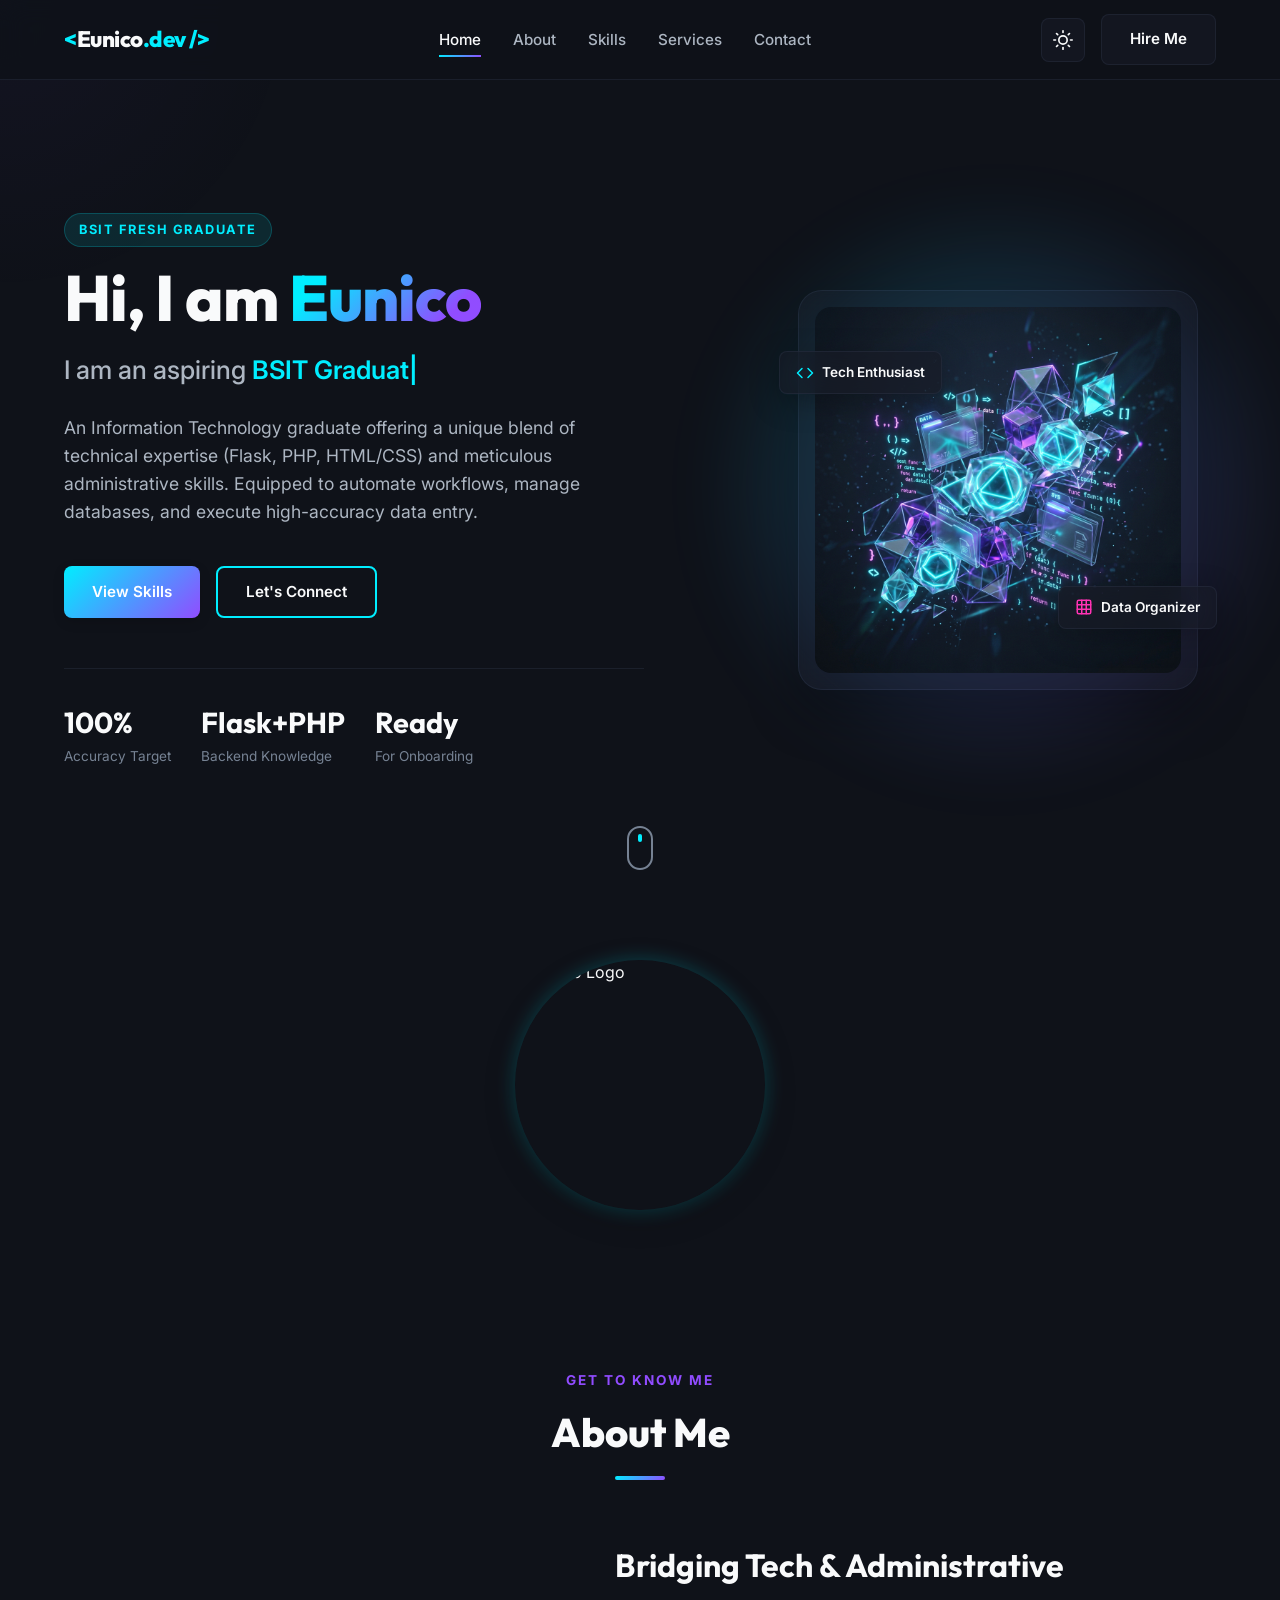
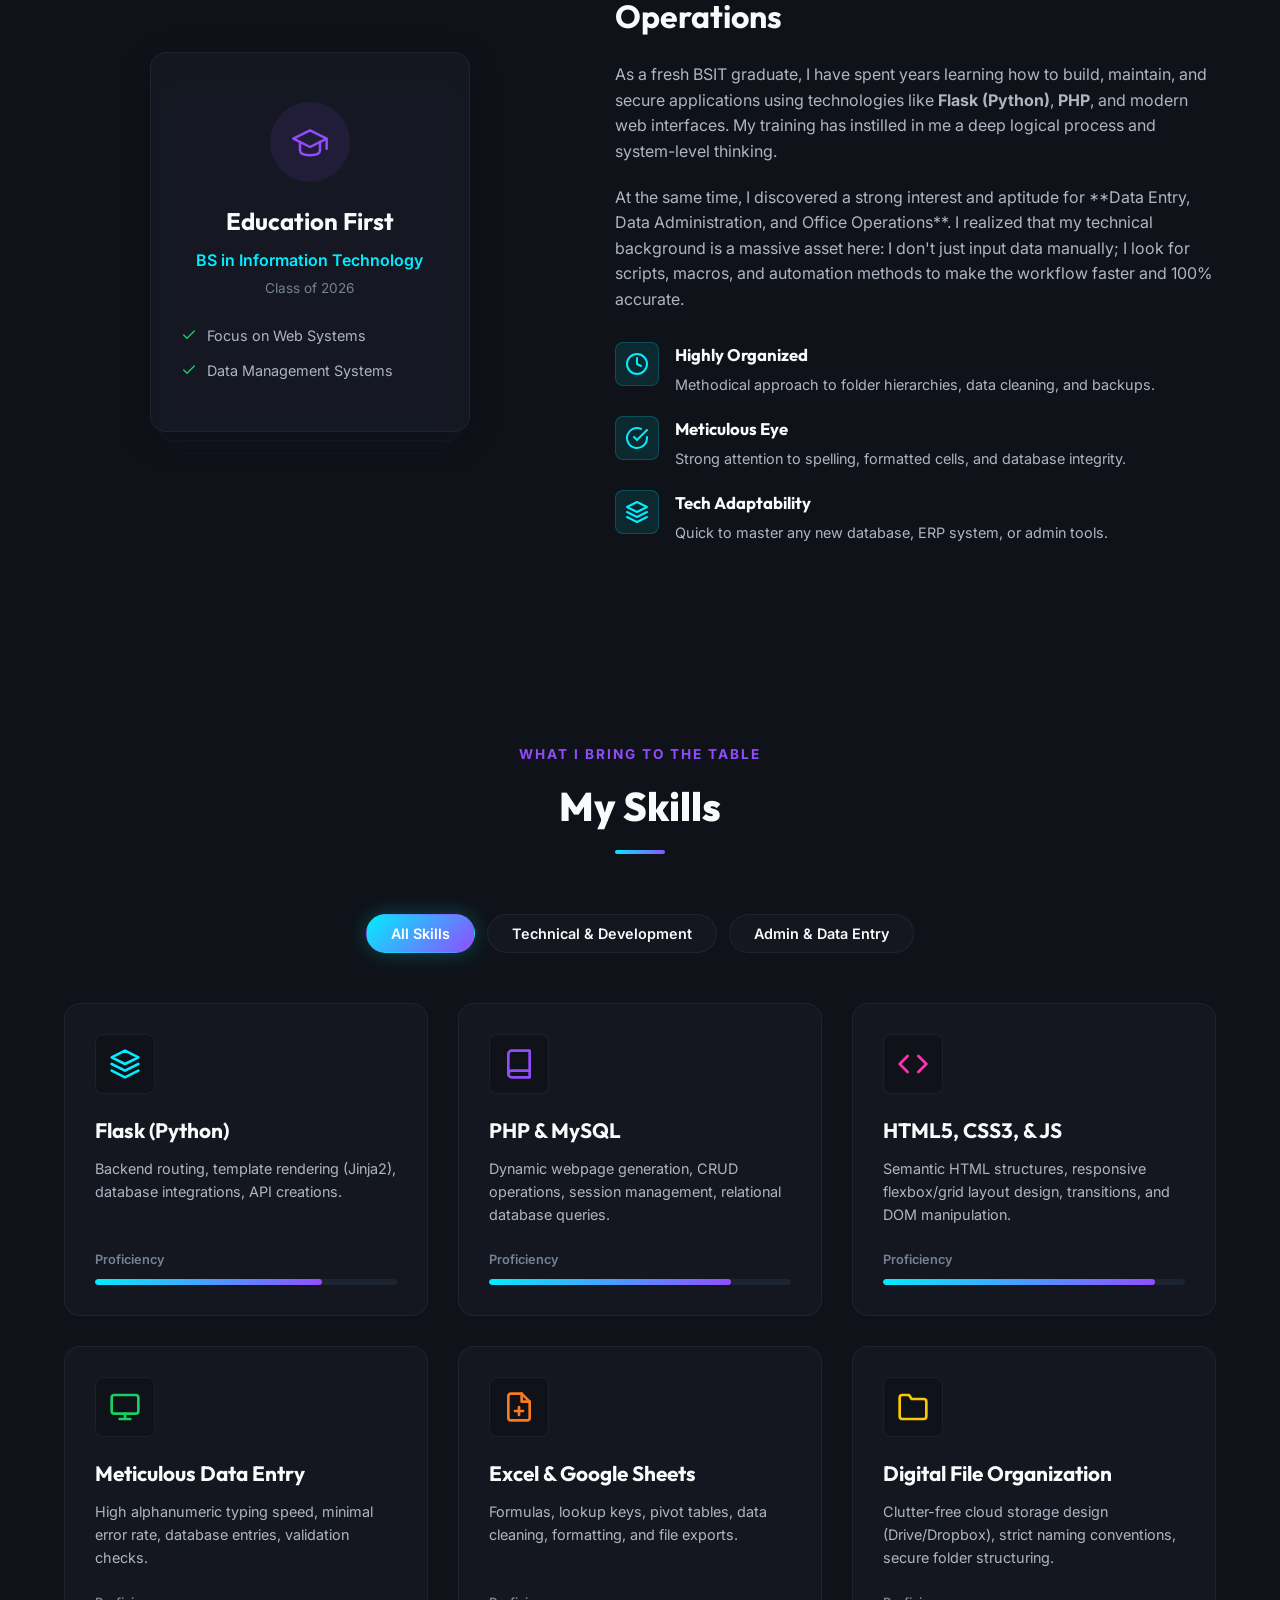
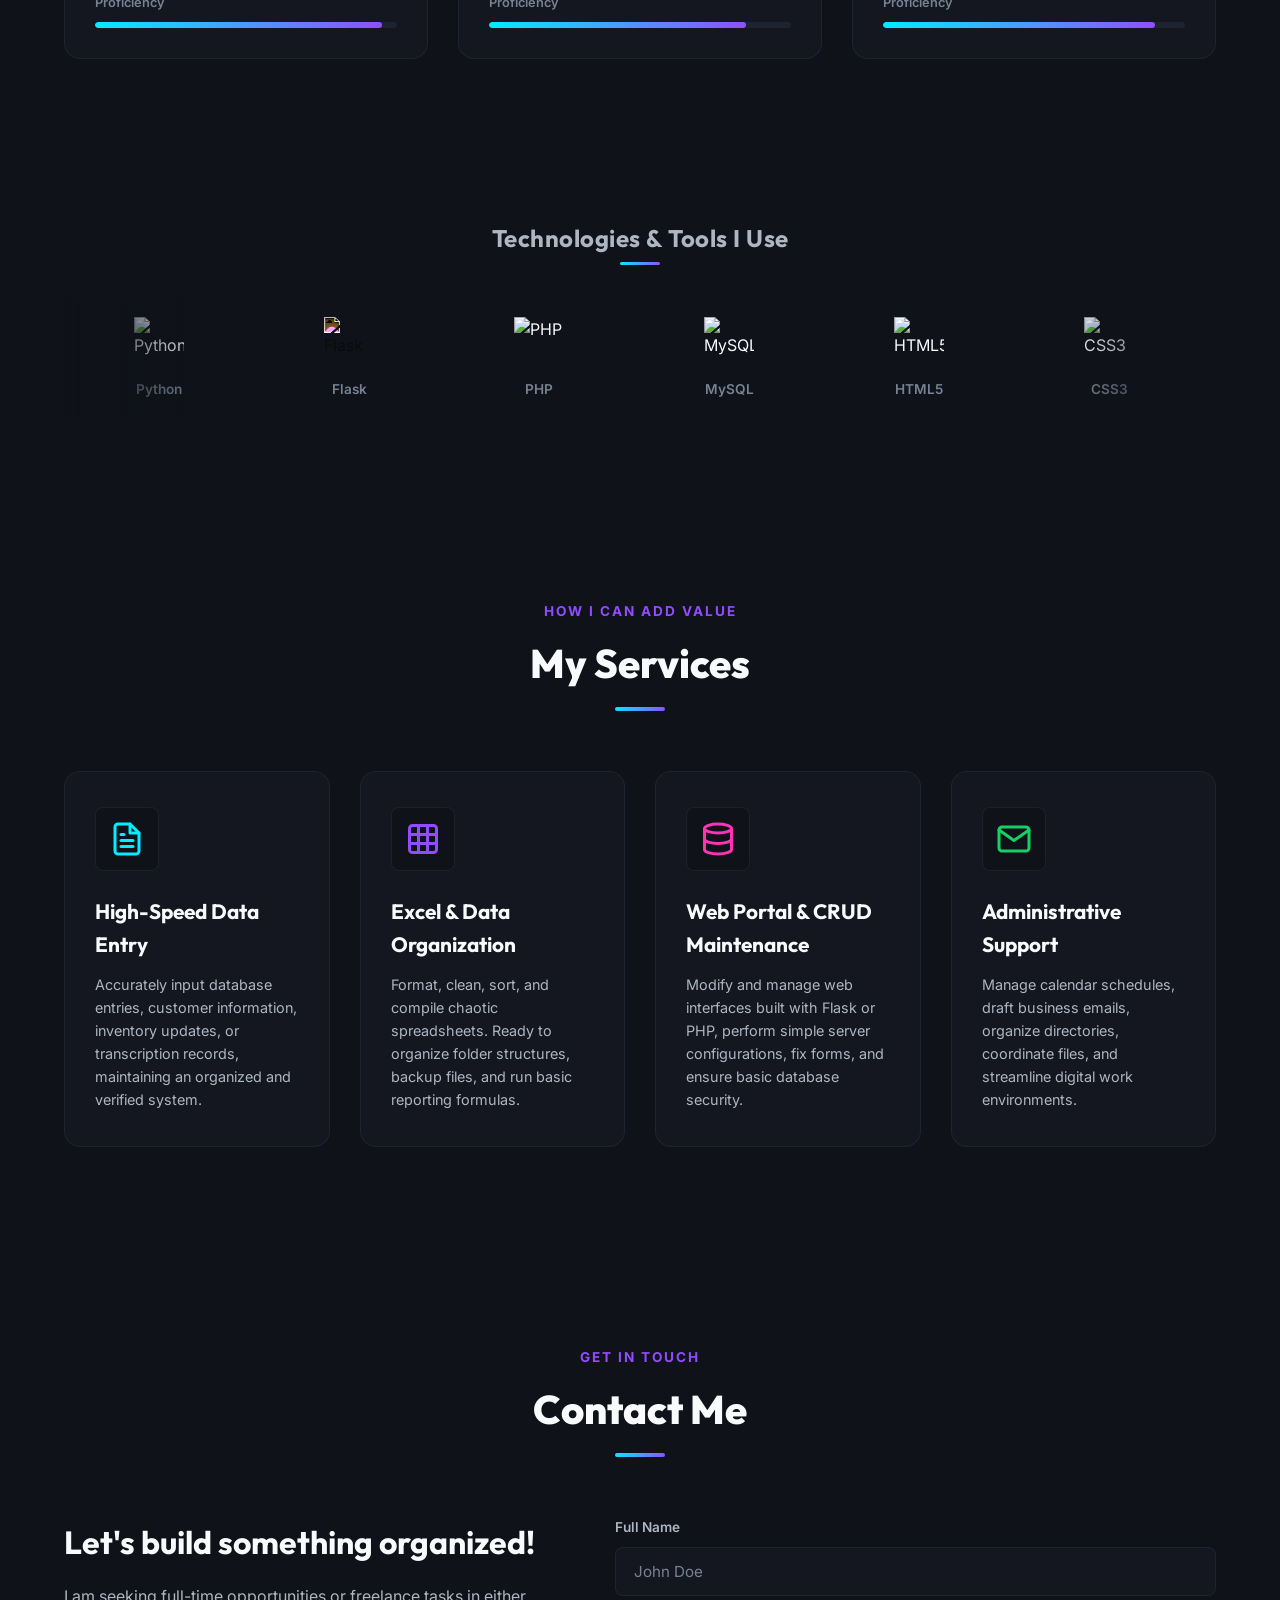
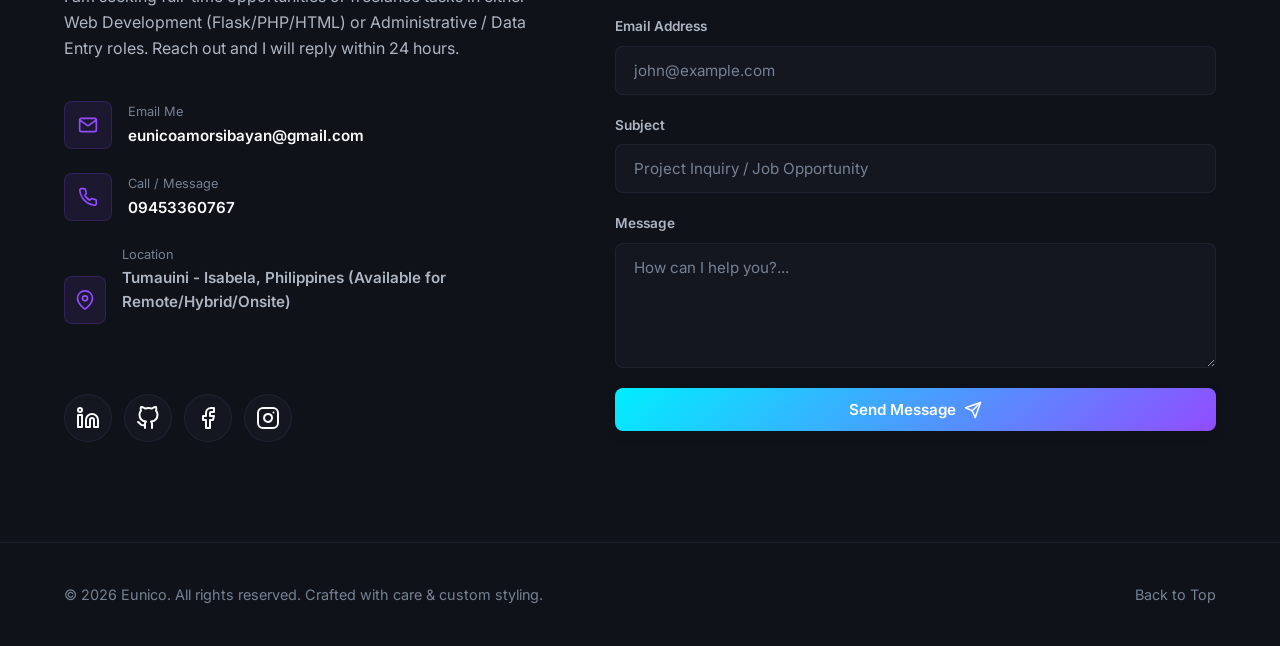
==== commit 4578a52e: "carousel - logo - favicon" ====
--- a/index.html
+++ b/index.html
@@ -10,6 +10,8 @@
     <link rel="preconnect" href="https://fonts.gstatic.com" crossorigin>
     <link href="https://fonts.googleapis.com/css2?family=Inter:wght@300;400;500;600;700&family=Outfit:wght@400;500;600;700;800&display=swap" rel="stylesheet">
     <link rel="stylesheet" href="style.css">
+
+    <link rel="icon" type="image/png" href="assets/eunico-logo.png">
 </head>
 <body>
     <!-- Custom Cursor Glow effect (only visible on desktop) -->
@@ -124,6 +126,11 @@
             </div>
         </section>
 
+        <!-- Logo Divider Section (Infinite Rotating Logo) -->
+        <div class="logo-divider-container">
+            <img src="assets/eunico-logo.png" alt="Eunico Logo" class="rotating-logo">
+        </div>
+
         <!-- About Me Section -->
         <section id="about" class="about-section">
             <div class="container">
@@ -312,6 +319,98 @@
                         <div class="skill-level">
                             <span>Proficiency</span>
                             <div class="progress-bar"><div class="progress" style="width: 90%;"></div></div>
+                        </div>
+                    </div>
+                </div>
+            </div>
+        </section>
+
+        <!-- Tech Stack Carousel Section -->
+        <section class="techstack-carousel-section">
+            <div class="container">
+                <div class="carousel-title">
+                    <h3>Technologies & Tools I Use</h3>
+                </div>
+                <div class="techstack-carousel-container">
+                    <div class="techstack-carousel-track">
+                        <!-- Group 1 -->
+                        <div class="techstack-logo-item" title="Python">
+                            <img src="https://cdn.jsdelivr.net/gh/devicons/devicon@latest/icons/python/python-original.svg" alt="Python">
+                            <span>Python</span>
+                        </div>
+                        <div class="techstack-logo-item" title="Flask">
+                            <img src="https://cdn.jsdelivr.net/gh/devicons/devicon@latest/icons/flask/flask-original.svg" alt="Flask">
+                            <span>Flask</span>
+                        </div>
+                        <div class="techstack-logo-item" title="PHP">
+                            <img src="https://cdn.jsdelivr.net/gh/devicons/devicon@latest/icons/php/php-original.svg" alt="PHP">
+                            <span>PHP</span>
+                        </div>
+                        <div class="techstack-logo-item" title="MySQL">
+                            <img src="https://cdn.jsdelivr.net/gh/devicons/devicon@latest/icons/mysql/mysql-original.svg" alt="MySQL">
+                            <span>MySQL</span>
+                        </div>
+                        <div class="techstack-logo-item" title="HTML5">
+                            <img src="https://cdn.jsdelivr.net/gh/devicons/devicon@latest/icons/html5/html5-original.svg" alt="HTML5">
+                            <span>HTML5</span>
+                        </div>
+                        <div class="techstack-logo-item" title="CSS3">
+                            <img src="https://cdn.jsdelivr.net/gh/devicons/devicon@latest/icons/css3/css3-original.svg" alt="CSS3">
+                            <span>CSS3</span>
+                        </div>
+                        <div class="techstack-logo-item" title="JavaScript">
+                            <img src="https://cdn.jsdelivr.net/gh/devicons/devicon@latest/icons/javascript/javascript-original.svg" alt="JavaScript">
+                            <span>JavaScript</span>
+                        </div>
+                        <div class="techstack-logo-item" title="Git">
+                            <img src="https://cdn.jsdelivr.net/gh/devicons/devicon@latest/icons/git/git-original.svg" alt="Git">
+                            <span>Git</span>
+                        </div>
+                        <div class="techstack-logo-item" title="GitHub">
+                            <img src="https://cdn.jsdelivr.net/gh/devicons/devicon@latest/icons/github/github-original.svg" alt="GitHub">
+                            <span>GitHub</span>
+                        </div>
+                        
+                        <!-- Group 2 (Duplicate for seamless loop) -->
+                        <div class="techstack-logo-item" title="Python">
+                            <img src="https://cdn.jsdelivr.net/gh/devicons/devicon@latest/icons/python/python-original.svg" alt="Python">
+                            <span>Python</span>
+                        </div>
+                        <div class="techstack-logo-item" title="Flask">
+                            <img src="https://cdn.jsdelivr.net/gh/devicons/devicon@latest/icons/flask/flask-original.svg" alt="Flask">
+                            <span>Flask</span>
+                        </div>
+                        <div class="techstack-logo-item" title="PHP">
+                            <img src="https://cdn.jsdelivr.net/gh/devicons/devicon@latest/icons/php/php-original.svg" alt="PHP">
+                            <span>PHP</span>
+                        </div>
+                        <div class="techstack-logo-item" title="MySQL">
+                            <img src="https://cdn.jsdelivr.net/gh/devicons/devicon@latest/icons/mysql/mysql-original.svg" alt="MySQL">
+                            <span>MySQL</span>
+                        </div>
+                        <div class="techstack-logo-item" title="HTML5">
+                            <img src="https://cdn.jsdelivr.net/gh/devicons/devicon@latest/icons/html5/html5-original.svg" alt="HTML5">
+                            <span>HTML5</span>
+                        </div>
+                        <div class="techstack-logo-item" title="CSS3">
+                            <img src="https://cdn.jsdelivr.net/gh/devicons/devicon@latest/icons/css3/css3-original.svg" alt="CSS3">
+                            <span>CSS3</span>
+                        </div>
+                        <div class="techstack-logo-item" title="JavaScript">
+                            <img src="https://cdn.jsdelivr.net/gh/devicons/devicon@latest/icons/javascript/javascript-original.svg" alt="JavaScript">
+                            <span>JavaScript</span>
+                        </div>
+                        <div class="techstack-logo-item" title="Microsoft Excel">
+                            <img src="https://cdn.jsdelivr.net/gh/devicons/devicon@latest/icons/microsoftexcel/microsoftexcel-original.svg" alt="Excel">
+                            <span>Excel</span>
+                        </div>
+                        <div class="techstack-logo-item" title="Git">
+                            <img src="https://cdn.jsdelivr.net/gh/devicons/devicon@latest/icons/git/git-original.svg" alt="Git">
+                            <span>Git</span>
+                        </div>
+                        <div class="techstack-logo-item" title="GitHub">
+                            <img src="https://cdn.jsdelivr.net/gh/devicons/devicon@latest/icons/github/github-original.svg" alt="GitHub">
+                            <span>GitHub</span>
                         </div>
                     </div>
                 </div>
--- a/style.css
+++ b/style.css
@@ -115,6 +115,7 @@
     max-width: 100%;
     height: auto;
     display: block;
+    
 }
 
 a {
@@ -1407,3 +1408,186 @@
         align-items: center;
     }
 }
+
+/* ==========================================================================
+   Logo Divider Section (Infinite Rotating Logo)
+   ========================================================================== */
+.logo-divider-container {
+    display: flex;
+    justify-content: center;
+    align-items: center;
+    padding: 60px 0;
+    position: relative;
+    z-index: 10;
+}
+
+.rotating-logo {
+    width: 250px;
+    height: 250px;
+    object-fit: contain;
+    border-radius: 50%;
+    box-shadow: var(--shadow-md), var(--shadow-glow);
+    animation: rotate-logo 25s linear infinite; /* Slightly slowed down for larger size to look premium */
+    transition: transform var(--transition-smooth), box-shadow var(--transition-smooth);
+}
+
+.rotating-logo:hover {
+    transform: scale(1.05);
+    box-shadow: 0 0 35px hsla(184, 100%, 50%, 0.45);
+}
+
+@keyframes rotate-logo {
+    from {
+        transform: rotate(0deg);
+    }
+    to {
+        transform: rotate(360deg);
+    }
+}
+
+/* ==========================================================================
+   Tech Stack Carousel Section
+   ========================================================================== */
+.techstack-carousel-section {
+    padding: 60px 0 80px;
+    background: transparent;
+    overflow: hidden;
+}
+
+.carousel-title {
+    text-align: center;
+    margin-bottom: 40px;
+}
+
+.carousel-title h3 {
+    font-family: var(--font-heading);
+    font-size: 1.5rem;
+    font-weight: 700;
+    color: var(--text-secondary);
+    letter-spacing: 0.5px;
+    position: relative;
+    display: inline-block;
+}
+
+.carousel-title h3::after {
+    content: '';
+    position: absolute;
+    bottom: -8px;
+    left: 50%;
+    transform: translateX(-50%);
+    width: 40px;
+    height: 3px;
+    background: var(--grad-primary);
+    border-radius: 2px;
+}
+
+.techstack-carousel-container {
+    position: relative;
+    width: 100%;
+    overflow: hidden;
+    padding: 20px 0;
+}
+
+/* Gradient fade overlays for sides */
+.techstack-carousel-container::before,
+.techstack-carousel-container::after {
+    content: '';
+    position: absolute;
+    top: 0;
+    width: 150px;
+    height: 100%;
+    z-index: 2;
+    pointer-events: none;
+}
+
+.techstack-carousel-container::before {
+    left: 0;
+    background: linear-gradient(to right, var(--bg-main) 0%, transparent 100%);
+}
+
+.techstack-carousel-container::after {
+    right: 0;
+    background: linear-gradient(to left, var(--bg-main) 0%, transparent 100%);
+}
+
+.techstack-carousel-track {
+    display: flex;
+    width: max-content;
+    animation: scroll-carousel 30s linear infinite;
+}
+
+.techstack-logo-item {
+    display: flex;
+    flex-direction: column;
+    align-items: center;
+    justify-content: center;
+    width: 130px;
+    margin: 0 30px;
+    flex-shrink: 0;
+    transition: transform var(--transition-fast);
+}
+
+.techstack-logo-item:hover {
+    transform: translateY(-8px);
+}
+
+.techstack-logo-item img {
+    width: 50px;
+    height: 50px;
+    margin-bottom: 12px;
+    object-fit: contain;
+    transition: filter var(--transition-fast);
+}
+
+.techstack-logo-item span {
+    font-size: 0.85rem;
+    font-weight: 600;
+    color: var(--text-muted);
+    transition: color var(--transition-fast);
+}
+
+.techstack-logo-item:hover span {
+    color: var(--primary);
+}
+
+/* Dark mode theme filter overrides for dark/black SVGs */
+[data-theme="dark"] .techstack-logo-item img[src*="github"] {
+    filter: invert(1) brightness(2);
+}
+[data-theme="dark"] .techstack-logo-item img[src*="flask"] {
+    filter: invert(1) brightness(2);
+}
+
+
+
+@keyframes scroll-carousel {
+    0% {
+        transform: translateX(0);
+    }
+    100% {
+        transform: translateX(-50%);
+    }
+}
+
+/* Responsive adjustments */
+@media (max-width: 768px) {
+    .logo-divider-container {
+        padding: 40px 0;
+    }
+    .rotating-logo {
+        width: 160px;
+        height: 160px;
+    }
+    .techstack-logo-item {
+        width: 100px;
+        margin: 0 15px;
+    }
+    .techstack-logo-item img {
+        width: 40px;
+        height: 40px;
+    }
+    .techstack-carousel-container::before,
+    .techstack-carousel-container::after {
+        width: 60px;
+    }
+}
